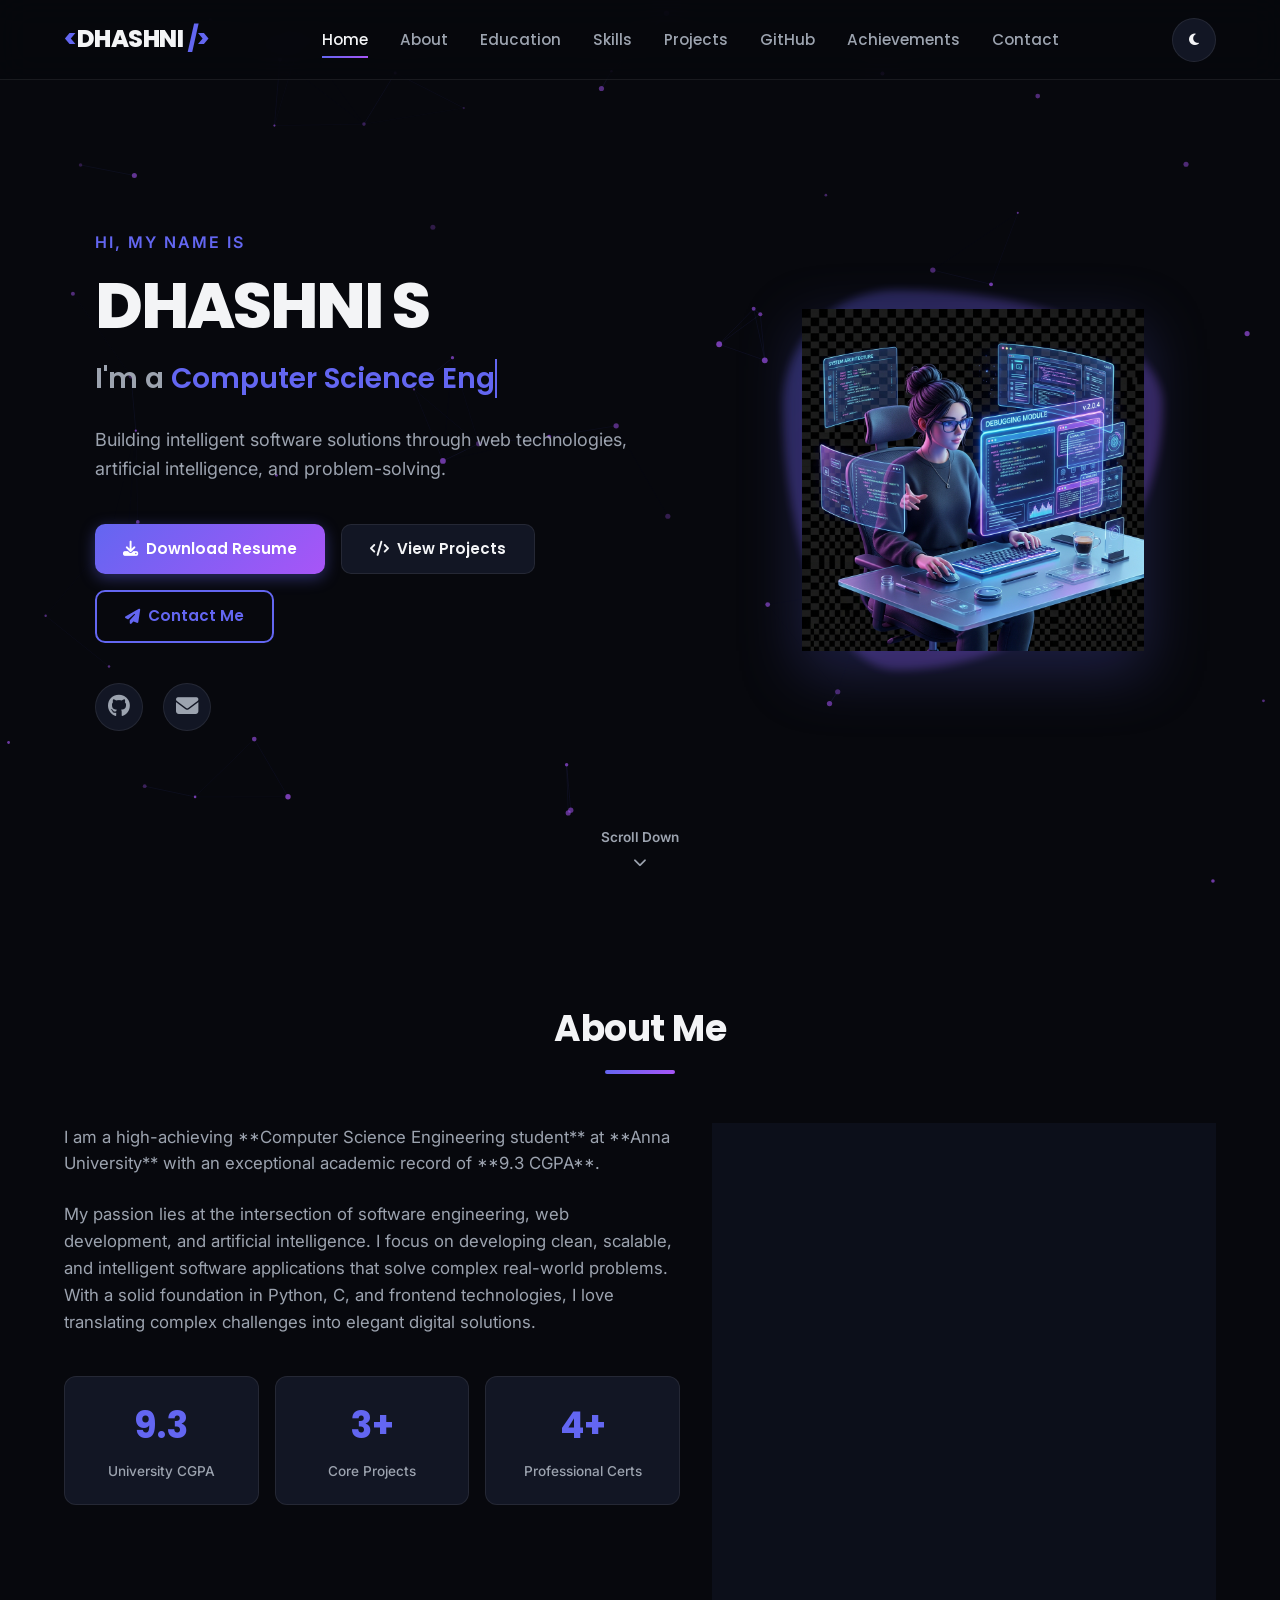
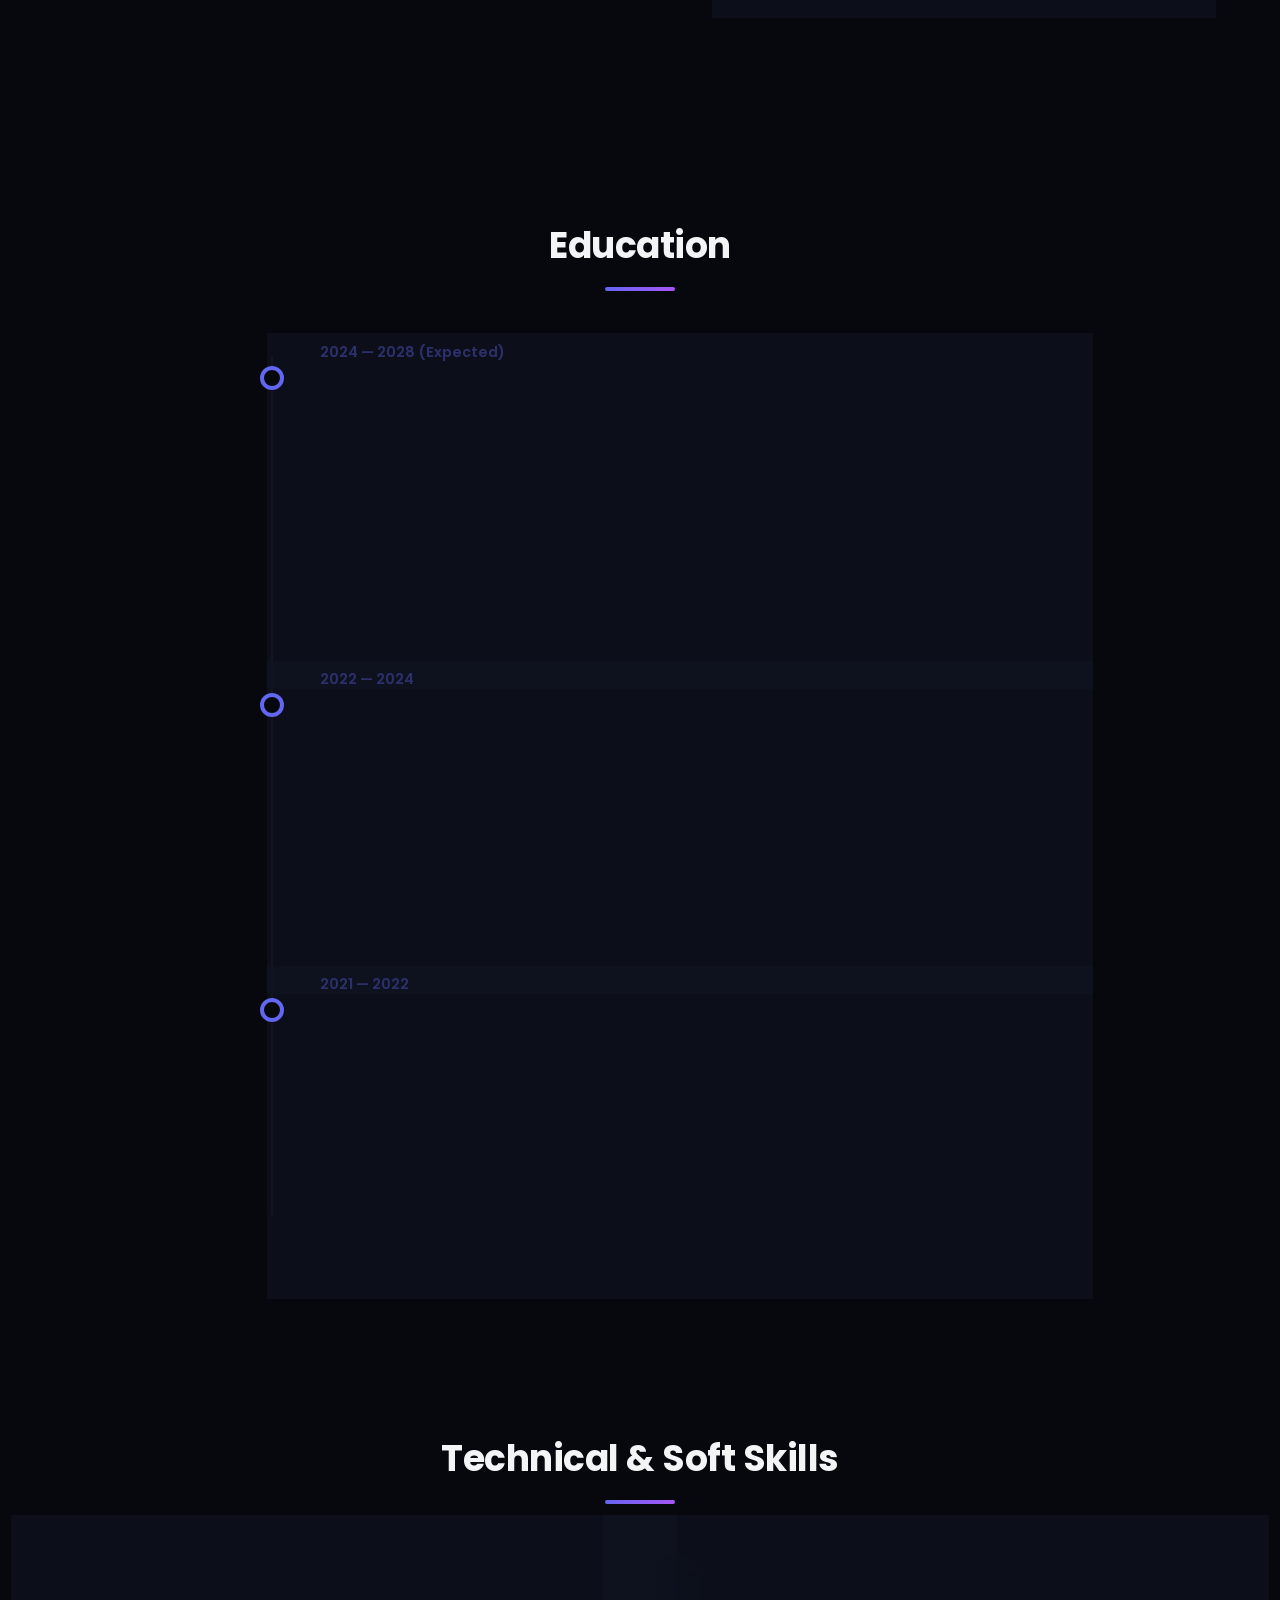
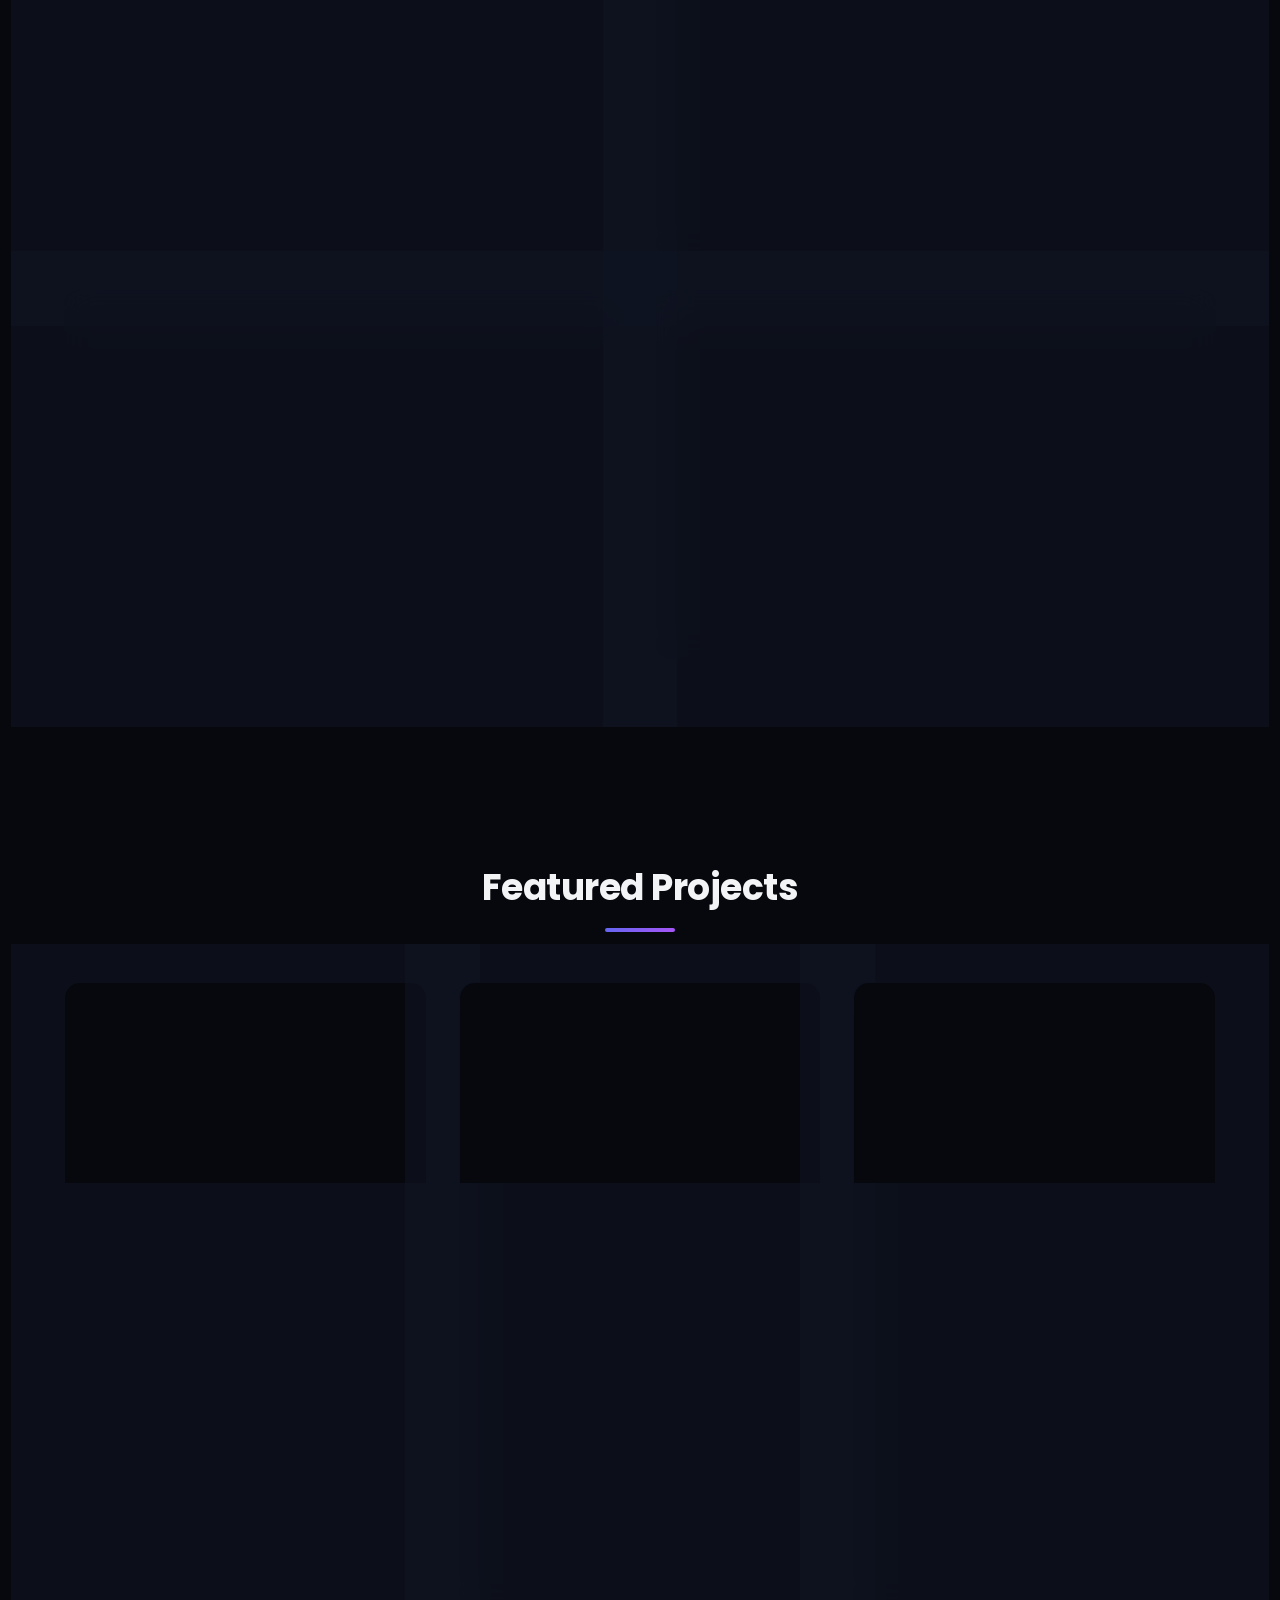
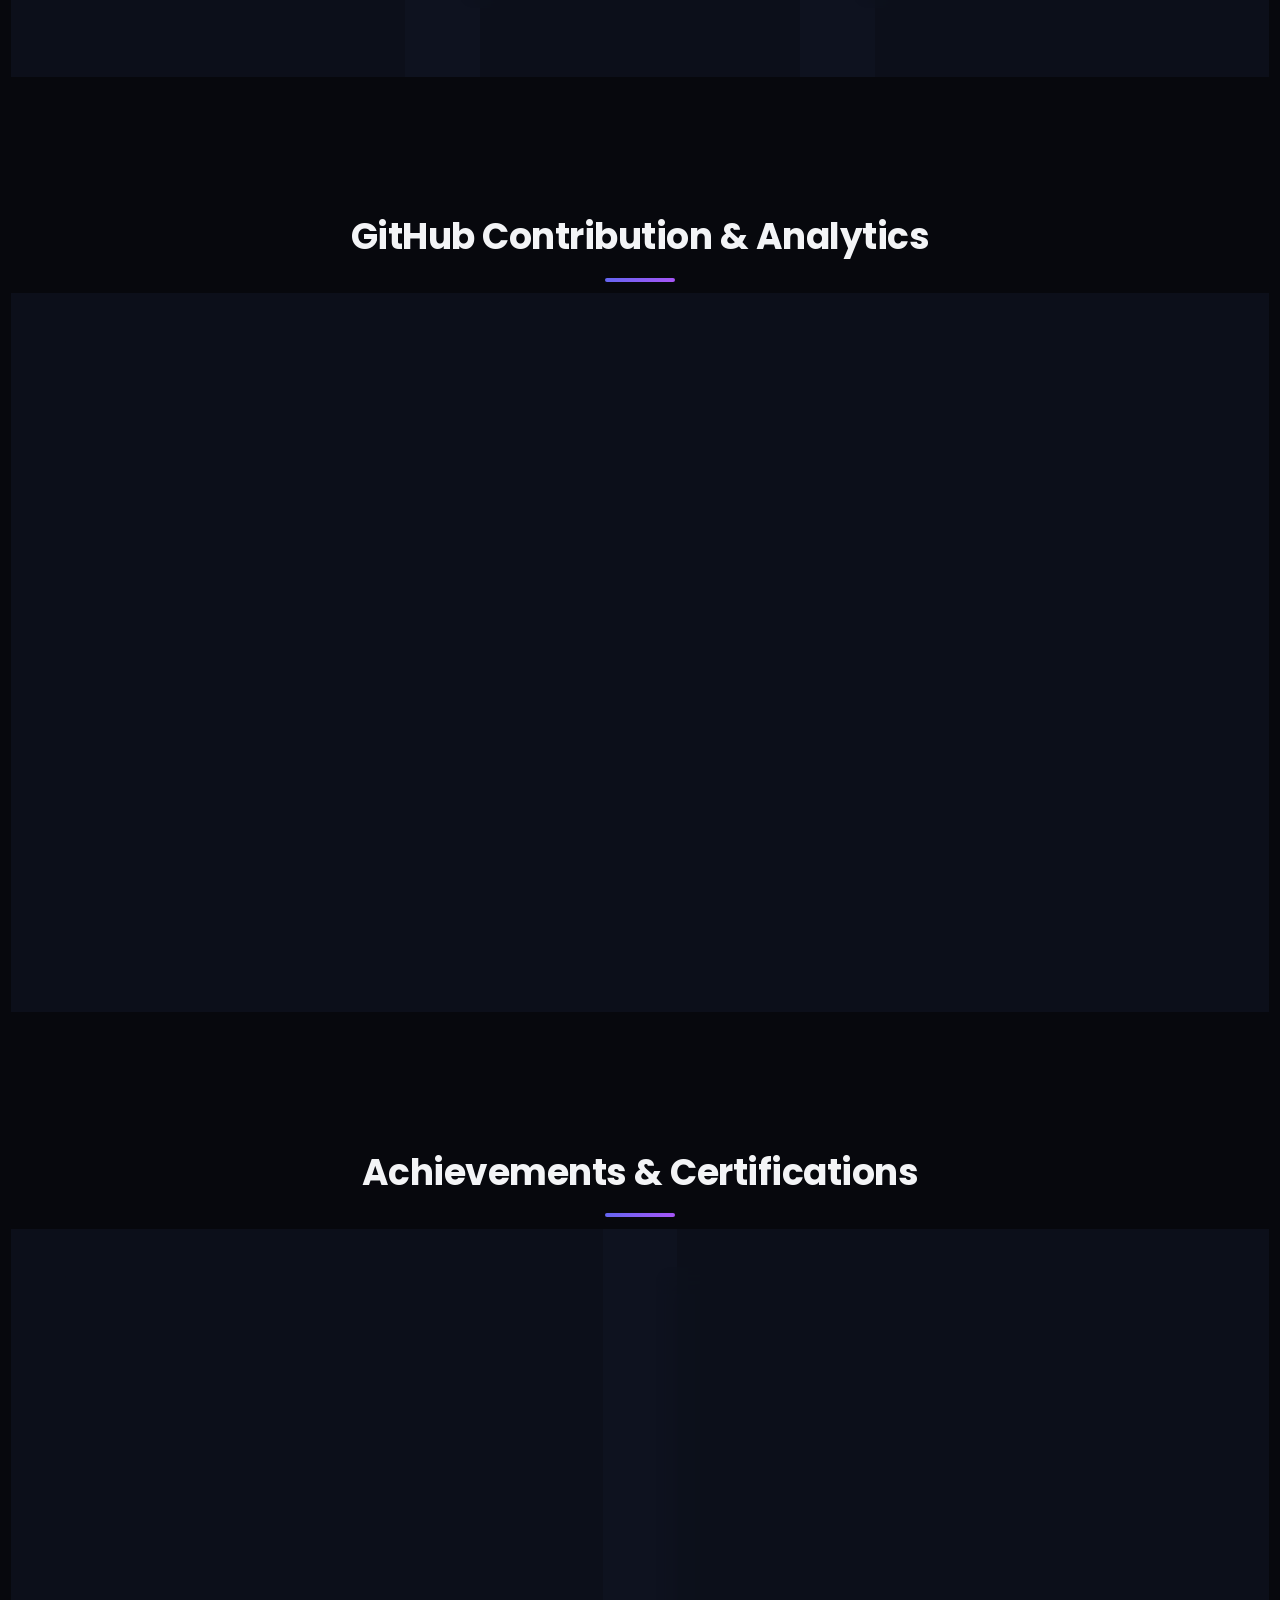
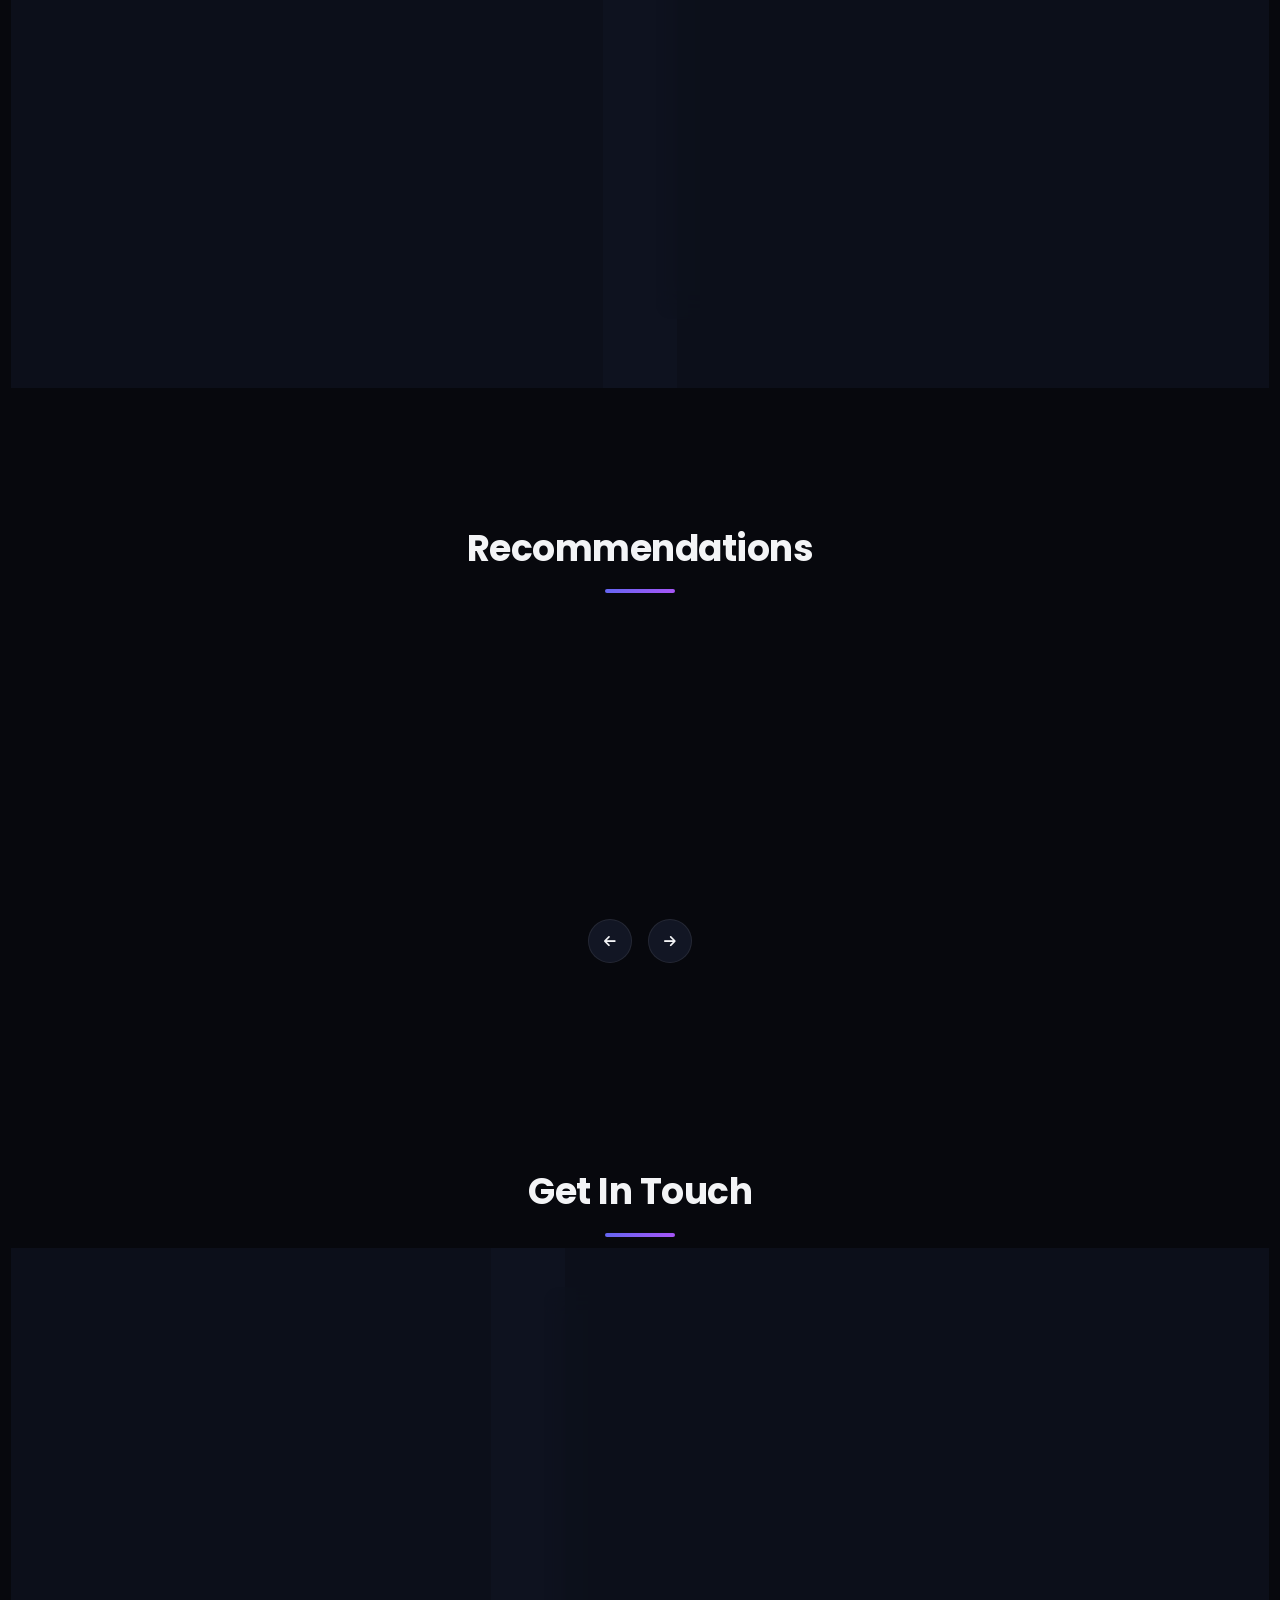
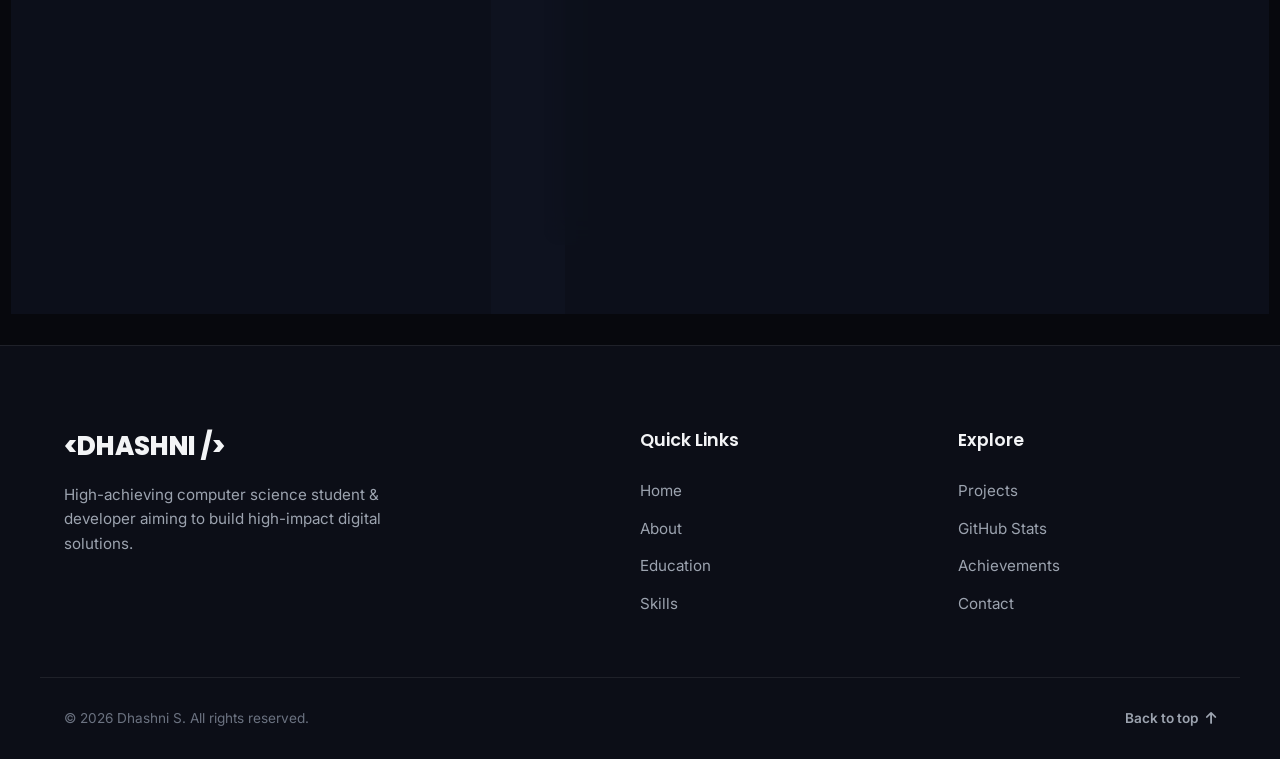
==== Portfolio/index.html @ 01e849c2 "first commit" ====
<!DOCTYPE html>
<html lang="en">
<head>
    <meta charset="UTF-8">
    <meta name="viewport" content="width=device-width, initial-scale=1.0">
    <title>Dhashni S | Software Engineer Portfolio</title>
    
    <!-- SEO Optimization -->
    <meta name="description" content="Portfolio of Dhashni S, Computer Science Engineering Student, Full Stack Developer, and AI Enthusiast. CGPA 9.3 from Anna University. Specialized in Python, Web Development, and AI.">
    <meta name="keywords" content="Dhashni S, Dhashni, Software Engineer, Portfolio, Full Stack Developer, AI Enthusiast, Python, Web Development, Anna University, computer science portfolio">
    <meta name="author" content="Dhashni S">
    
    <!-- Open Graph / Facebook -->
    <meta property="og:type" content="website">
    <meta property="og:url" content="https://dhashni-dev.github.io/portfolio">
    <meta property="og:title" content="Dhashni S | Software Engineer Portfolio">
    <meta property="og:description" content="Explore projects, education, and skills of Dhashni S, a high-achieving Computer Science Engineering student specializing in Web Development and AI.">
    <meta property="og:image" content="assets/developer_illustration.png">

    <!-- Twitter -->
    <meta property="twitter:card" content="summary_large_image">
    <meta property="twitter:url" content="https://dhashni-dev.github.io/portfolio">
    <meta property="twitter:title" content="Dhashni S | Software Engineer Portfolio">
    <meta property="twitter:description" content="Explore projects, education, and skills of Dhashni S, a high-achieving Computer Science Engineering student specializing in Web Development and AI.">
    <meta property="twitter:image" content="assets/developer_illustration.png">

    <!-- Fonts & Icons -->
    <link rel="preconnect" href="https://fonts.googleapis.com">
    <link rel="preconnect" href="https://fonts.gstatic.com" crossorigin>
    <link href="https://fonts.googleapis.com/css2?family=Inter:wght@300;400;500;600;700;800&family=Poppins:wght@300;400;500;600;700;800&display=swap" rel="stylesheet">
    <link rel="stylesheet" href="https://cdnjs.cloudflare.com/ajax/libs/font-awesome/6.4.0/css/all.min.css">
    
    <!-- Stylesheet -->
    <link rel="stylesheet" href="style.css">
</head>
<body class="dark-theme">

    <!-- Scroll Progress Bar -->
    <div class="scroll-progress-container">
        <div class="scroll-progress-bar" id="scroll-progress"></div>
    </div>

    <!-- Canvas Background for Particles -->
    <canvas id="particles-canvas"></canvas>

    <!-- Header / Navbar -->
    <header class="header" id="header">
        <div class="container nav-container">
            <a href="#home" class="logo">
                <span class="logo-accent">&lt;</span>DHASHNI<span class="logo-accent"> /&gt;</span>
            </a>
            
            <nav class="nav-menu" id="nav-menu">
                <ul class="nav-list">
                    <li><a href="#home" class="nav-link active-link">Home</a></li>
                    <li><a href="#about" class="nav-link">About</a></li>
                    <li><a href="#education" class="nav-link">Education</a></li>
                    <li><a href="#skills" class="nav-link">Skills</a></li>
                    <li><a href="#projects" class="nav-link">Projects</a></li>
                    <li><a href="#github" class="nav-link">GitHub</a></li>
                    <li><a href="#achievements" class="nav-link">Achievements</a></li>
                    <li><a href="#contact" class="nav-link">Contact</a></li>
                </ul>
            </nav>

            <div class="nav-actions">
                <!-- Theme Toggle Button -->
                <button class="theme-toggle" id="theme-toggle" aria-label="Toggle light/dark theme">
                    <i class="fa-solid fa-moon moon-icon"></i>
                    <i class="fa-solid fa-sun sun-icon"></i>
                </button>
                
                <!-- Mobile Menu Button -->
                <button class="mobile-menu-toggle" id="mobile-toggle" aria-label="Toggle navigation menu">
                    <i class="fa-solid fa-bars"></i>
                </button>
            </div>
        </div>
    </header>

    <main>
        <!-- Hero Section -->
        <section class="section hero-section" id="home">
            <div class="container hero-container grid">
                <div class="hero-data">
                    <span class="hero-greeting">Hi, my name is</span>
                    <h1 class="hero-title">DHASHNI S</h1>
                    <h2 class="hero-subtitle">
                        I'm a <span class="typing-text" id="typing-text" data-words='["Computer Science Engineering Student", "Full Stack Developer", "AI Enthusiast"]'></span>
                    </h2>
                    <p class="hero-description">
                        Building intelligent software solutions through web technologies, artificial intelligence, and problem-solving.
                    </p>
                    
                    <div class="hero-ctas">
                        <a href="assets/dhashni_resume.pdf" download="Dhashni_S_Resume.pdf" class="btn btn-primary">
                            <i class="fa-solid fa-download"></i> Download Resume
                        </a>
                        <a href="#projects" class="btn btn-secondary">
                            <i class="fa-solid fa-code"></i> View Projects
                        </a>
                        <a href="#contact" class="btn btn-outline">
                            <i class="fa-solid fa-paper-plane"></i> Contact Me
                        </a>
                    </div>

                    <div class="hero-socials">
                        <a href="https://github.com/dhashni-dev" target="_blank" rel="noopener" class="social-icon" aria-label="GitHub">
                            <i class="fa-brands fa-github"></i>
                        </a>
                        <a href="mailto:dhashnisanthamoorthi@gmail.com" class="social-icon" aria-label="Email">
                            <i class="fa-solid fa-envelope"></i>
                        </a>
                    </div>
                </div>

                <div class="hero-visual">
                    <div class="hero-blob-wrapper">
                        <div class="hero-blob"></div>
                        <img src="assets/developer_illustration.png" alt="Dhashni S Developer Illustration" class="hero-img">
                    </div>
                </div>
            </div>
            
            <a href="#about" class="scroll-down-indicator" aria-label="Scroll down to About section">
                <span>Scroll Down</span>
                <i class="fa-solid fa-chevron-down"></i>
            </a>
        </section>

        <!-- About Section -->
        <section class="section about-section" id="about">
            <div class="container">
                <h2 class="section-title text-center">About Me</h2>
                <div class="title-underline"></div>
                
                <div class="about-container grid">
                    <div class="about-content">
                        <p class="about-text">
                            I am a high-achieving **Computer Science Engineering student** at **Anna University** with an exceptional academic record of **9.3 CGPA**.
                        </p>
                        <p class="about-text">
                            My passion lies at the intersection of software engineering, web development, and artificial intelligence. I focus on developing clean, scalable, and intelligent software applications that solve complex real-world problems. With a solid foundation in Python, C, and frontend technologies, I love translating complex challenges into elegant digital solutions.
                        </p>
                        
                        <div class="about-stats grid">
                            <div class="stat-card">
                                <span class="stat-number">9.3</span>
                                <span class="stat-label">University CGPA</span>
                            </div>
                            <div class="stat-card">
                                <span class="stat-number">3+</span>
                                <span class="stat-label">Core Projects</span>
                            </div>
                            <div class="stat-card">
                                <span class="stat-number">4+</span>
                                <span class="stat-label">Professional Certs</span>
                            </div>
                        </div>
                    </div>
                    
                    <div class="about-key-features">
                        <h3 class="about-subtitle">Why Shortlist Me?</h3>
                        <ul class="features-list">
                            <li>
                                <i class="fa-solid fa-circle-check feature-icon"></i>
                                <div>
                                    <strong>Strong Analytical Foundation:</strong> Ranked at the top tier of the university cohort with a 9.3 CGPA.
                                </div>
                            </li>
                            <li>
                                <i class="fa-solid fa-circle-check feature-icon"></i>
                                <div>
                                    <strong>AI & Web Integration:</strong> Experience building user-friendly frontend interfaces powered by smart backend algorithms.
                                </div>
                            </li>
                            <li>
                                <i class="fa-solid fa-circle-check feature-icon"></i>
                                <div>
                                    <strong>Problem-Solving Focus:</strong> Proven adaptability and analytical thinking, trained in advanced algorithmic paradigms.
                                </div>
                            </li>
                            <li>
                                <i class="fa-solid fa-circle-check feature-icon"></i>
                                <div>
                                    <strong>Continuous Upskilling:</strong> Pursuing advanced full stack training and completing multiple professional credentials.
                                </div>
                            </li>
                        </ul>
                    </div>
                </div>
            </div>
        </section>

        <!-- Education Section -->
        <section class="section education-section" id="education">
            <div class="container">
                <h2 class="section-title text-center">Education</h2>
                <div class="title-underline"></div>
                
                <div class="timeline-container">
                    <!-- Education Item 1 -->
                    <div class="timeline-item">
                        <div class="timeline-dot"></div>
                        <div class="timeline-date">2024 — 2028 (Expected)</div>
                        <div class="timeline-content card">
                            <div class="timeline-icon">
                                <i class="fa-solid fa-graduation-cap"></i>
                            </div>
                            <h3 class="timeline-title">BE in Computer Science Engineering</h3>
                            <h4 class="timeline-institution">Anna University</h4>
                            <div class="timeline-grade">
                                <span class="badge badge-accent">CGPA: 9.3</span>
                            </div>
                            <p class="timeline-desc">
                                Specializing in core computer science subjects including Data Structures, Algorithms, Software Engineering, Database Systems, and Artificial Intelligence. Maintaining top-tier academic standing.
                            </p>
                        </div>
                    </div>

                    <!-- Education Item 2 -->
                    <div class="timeline-item">
                        <div class="timeline-dot"></div>
                        <div class="timeline-date">2022 — 2024</div>
                        <div class="timeline-content card">
                            <div class="timeline-icon">
                                <i class="fa-solid fa-school"></i>
                            </div>
                            <h3 class="timeline-title">Higher Secondary Certificate (HSC)</h3>
                            <h4 class="timeline-institution">Bonne Nehru Higher Secondary School</h4>
                            <div class="timeline-grade">
                                <span class="badge">Percentage: 87.5%</span>
                            </div>
                            <p class="timeline-desc">
                                Specialized in Mathematics, Physics, Chemistry, and Computer Science. Cultivated logic, scientific analysis, and basic programming fundamentals.
                            </p>
                        </div>
                    </div>

                    <!-- Education Item 3 -->
                    <div class="timeline-item">
                        <div class="timeline-dot"></div>
                        <div class="timeline-date">2021 — 2022</div>
                        <div class="timeline-content card">
                            <div class="timeline-icon">
                                <i class="fa-solid fa-award"></i>
                            </div>
                            <h3 class="timeline-title">Secondary School Leaving Certificate (SSLC)</h3>
                            <h4 class="timeline-institution">Bonne Nehru Higher Secondary School</h4>
                            <div class="timeline-grade">
                                <span class="badge">Percentage: 97.0%</span>
                            </div>
                            <p class="timeline-desc">
                                Graduated with distinction and academic honors, achieving 97% aggregate score. Laid strong foundation in Mathematics and Sciences.
                            </p>
                        </div>
                    </div>
                </div>
            </div>
        </section>

        <!-- Skills Section -->
        <section class="section skills-section" id="skills">
            <div class="container">
                <h2 class="section-title text-center">Technical & Soft Skills</h2>
                <div class="title-underline"></div>
                
                <div class="skills-container grid">
                    <!-- Programming Languages -->
                    <div class="skills-category-card card">
                        <div class="category-header">
                            <i class="fa-solid fa-terminal category-icon"></i>
                            <h3 class="category-title">Programming Languages</h3>
                        </div>
                        <div class="skills-list">
                            <div class="skill-item">
                                <div class="skill-info">
                                    <span class="skill-name">Python</span>
                                    <span class="skill-percentage">90%</span>
                                </div>
                                <div class="skill-bar-bg">
                                    <div class="skill-bar-fill" data-progress="90%"></div>
                                </div>
                            </div>
                            <div class="skill-item">
                                <div class="skill-info">
                                    <span class="skill-name">C Programming</span>
                                    <span class="skill-percentage">80%</span>
                                </div>
                                <div class="skill-bar-bg">
                                    <div class="skill-bar-fill" data-progress="80%"></div>
                                </div>
                            </div>
                            <div class="skill-item">
                                <div class="skill-info">
                                    <span class="skill-name">JavaScript</span>
                                    <span class="skill-percentage">75%</span>
                                </div>
                                <div class="skill-bar-bg">
                                    <div class="skill-bar-fill" data-progress="75%"></div>
                                </div>
                            </div>
                        </div>
                    </div>

                    <!-- Web Development -->
                    <div class="skills-category-card card">
                        <div class="category-header">
                            <i class="fa-solid fa-code category-icon"></i>
                            <h3 class="category-title">Web Development</h3>
                        </div>
                        <div class="skills-list">
                            <div class="skill-item">
                                <div class="skill-info">
                                    <span class="skill-name">HTML5 / CSS3</span>
                                    <span class="skill-percentage">95%</span>
                                </div>
                                <div class="skill-bar-bg">
                                    <div class="skill-bar-fill" data-progress="95%"></div>
                                </div>
                            </div>
                            <div class="skill-item">
                                <div class="skill-info">
                                    <span class="skill-name">Flask (Python Backend)</span>
                                    <span class="skill-percentage">75%</span>
                                </div>
                                <div class="skill-bar-bg">
                                    <div class="skill-bar-fill" data-progress="75%"></div>
                                </div>
                            </div>
                            <div class="skill-item">
                                <div class="skill-info">
                                    <span class="skill-name">Modern JS Frameworks</span>
                                    <span class="skill-percentage">60%</span>
                                </div>
                                <div class="skill-bar-bg">
                                    <div class="skill-bar-fill" data-progress="60%"></div>
                                </div>
                            </div>
                        </div>
                    </div>

                    <!-- Tools & Platforms -->
                    <div class="skills-category-card card">
                        <div class="category-header">
                            <i class="fa-solid fa-screwdriver-wrench category-icon"></i>
                            <h3 class="category-title">Developer Tools</h3>
                        </div>
                        <div class="skills-list">
                            <div class="skill-item">
                                <div class="skill-info">
                                    <span class="skill-name">Git & GitHub</span>
                                    <span class="skill-percentage">85%</span>
                                </div>
                                <div class="skill-bar-bg">
                                    <div class="skill-bar-fill" data-progress="85%"></div>
                                </div>
                            </div>
                            <div class="skill-item">
                                <div class="skill-info">
                                    <span class="skill-name">VS Code</span>
                                    <span class="skill-percentage">90%</span>
                                </div>
                                <div class="skill-bar-bg">
                                    <div class="skill-bar-fill" data-progress="90%"></div>
                                </div>
                            </div>
                            <div class="skill-item">
                                <div class="skill-info">
                                    <span class="skill-name">Linux / Terminal</span>
                                    <span class="skill-percentage">70%</span>
                                </div>
                                <div class="skill-bar-bg">
                                    <div class="skill-bar-fill" data-progress="70%"></div>
                                </div>
                            </div>
                        </div>
                    </div>

                    <!-- Soft Skills -->
                    <div class="skills-category-card card">
                        <div class="category-header">
                            <i class="fa-solid fa-users-gear category-icon"></i>
                            <h3 class="category-title">Professional Qualities</h3>
                        </div>
                        <div class="soft-skills-grid">
                            <div class="soft-skill-badge">
                                <i class="fa-solid fa-brain"></i>
                                <span>Problem Solving</span>
                            </div>
                            <div class="soft-skill-badge">
                                <i class="fa-solid fa-magnifying-glass-chart"></i>
                                <span>Analytical Thinking</span>
                            </div>
                            <div class="soft-skill-badge">
                                <i class="fa-solid fa-comments"></i>
                                <span>Communication</span>
                            </div>
                            <div class="soft-skill-badge">
                                <i class="fa-solid fa-arrows-spin"></i>
                                <span>Adaptability</span>
                            </div>
                        </div>
                    </div>
                </div>
            </div>
        </section>

        <!-- Projects Section -->
        <section class="section projects-section" id="projects">
            <div class="container">
                <h2 class="section-title text-center">Featured Projects</h2>
                <div class="title-underline"></div>
                
                <div class="projects-grid grid">
                    <!-- Project 1 -->
                    <article class="project-card card">
                        <div class="project-img-wrapper">
                            <div class="project-overlay">
                                <a href="https://github.com/dhashni-dev/portfolio" target="_blank" rel="noopener" class="project-link-btn" aria-label="View Project Source Code">
                                    <i class="fa-brands fa-github"></i> Source Code
                                </a>
                            </div>
                            <div class="project-img-placeholder dev-portfolio-bg">
                                <i class="fa-solid fa-laptop-code"></i>
                            </div>
                        </div>
                        
                        <div class="project-info">
                            <div class="project-tags">
                                <span class="project-tag">HTML</span>
                                <span class="project-tag">CSS</span>
                                <span class="project-tag">JavaScript</span>
                            </div>
                            <h3 class="project-title">Premium Portfolio Website</h3>
                            <p class="project-description">
                                Developed a fully responsive personal portfolio website incorporating modern UI/UX design concepts, customized CSS animations, light/dark modes, and recruiter-focused analytics tracking.
                            </p>
                            
                            <h4 class="project-features-title">Core Features:</h4>
                            <ul class="project-features">
                                <li>Responsive Layout for Mobile, Tablet, and Desktop</li>
                                <li>Validated Client-Side Contact Form</li>
                                <li>Custom Dynamic Particle Background</li>
                                <li>Modern Glassmorphism Card System</li>
                            </ul>
                        </div>
                    </article>

                    <!-- Project 2 -->
                    <article class="project-card card">
                        <div class="project-img-wrapper">
                            <div class="project-overlay">
                                <a href="https://github.com/dhashni-dev" target="_blank" rel="noopener" class="project-link-btn" aria-label="View Project Source Code">
                                    <i class="fa-brands fa-github"></i> Source Code
                                </a>
                            </div>
                            <div class="project-img-placeholder sign-lang-bg">
                                <i class="fa-solid fa-hands-asl-interpreting"></i>
                            </div>
                        </div>
                        
                        <div class="project-info">
                            <div class="project-tags">
                                <span class="project-tag">Python</span>
                                <span class="project-tag">AI</span>
                                <span class="project-tag">Computer Vision</span>
                            </div>
                            <h3 class="project-title">Sign Language Translator</h3>
                            <p class="project-description">
                                An intelligent, accessibility-focused AI application that detects hand and finger movements, translating sign language gestures into text and audio in real-time to facilitate seamless communication.
                            </p>
                            
                            <h4 class="project-features-title">Core Features:</h4>
                            <ul class="project-features">
                                <li>High-Accuracy Real-Time Gesture Recognition</li>
                                <li>Instant Text and Speech Output Translation</li>
                                <li>Intuitive Interface for Accessibility Support</li>
                            </ul>
                        </div>
                    </article>

                    <!-- Project 3 -->
                    <article class="project-card card">
                        <div class="project-img-wrapper">
                            <div class="project-overlay">
                                <a href="https://github.com/dhashni-dev" target="_blank" rel="noopener" class="project-link-btn" aria-label="View Project Source Code">
                                    <i class="fa-brands fa-github"></i> Source Code
                                </a>
                            </div>
                            <div class="project-img-placeholder student-bot-bg">
                                <i class="fa-solid fa-robot"></i>
                            </div>
                        </div>
                        
                        <div class="project-info">
                            <div class="project-tags">
                                <span class="project-tag">Python</span>
                                <span class="project-tag">AI</span>
                                <span class="project-tag">NLP</span>
                            </div>
                            <h3 class="project-title">Student AI Assistant Chatbot</h3>
                            <p class="project-description">
                                An interactive AI-driven assistant trained on educational curricula to answer queries, guide study plans, and provide instant educational resources for university students.
                            </p>
                            
                            <h4 class="project-features-title">Core Features:</h4>
                            <ul class="project-features">
                                <li>Natural Language Processing (NLP) Query Engine</li>
                                <li>Personalized Academic Advising and Support</li>
                                <li>Dynamic Learning Material Recommendations</li>
                            </ul>
                        </div>
                    </article>
                </div>
            </div>
        </section>

        <!-- GitHub Activity Section -->
        <section class="section github-section" id="github">
            <div class="container">
                <h2 class="section-title text-center">GitHub Contribution & Analytics</h2>
                <div class="title-underline"></div>
                
                <div class="github-container card">
                    <div class="github-header grid">
                        <div class="github-profile-info">
                            <i class="fa-brands fa-github github-main-icon"></i>
                            <div>
                                <h3 class="github-username">dhashni-dev</h3>
                                <a href="https://github.com/dhashni-dev" target="_blank" rel="noopener" class="github-link">
                                    github.com/dhashni-dev <i class="fa-solid fa-arrow-up-right-from-square"></i>
                                </a>
                            </div>
                        </div>
                        
                        <div class="github-live-badge">
                            <span class="pulse-indicator"></span>
                            <span>Syncing Live Activity</span>
                        </div>
                    </div>

                    <div class="github-stats-grid grid">
                        <div class="github-stat-box">
                            <span class="github-stat-num" id="github-repos">--</span>
                            <span class="github-stat-lbl">Public Repositories</span>
                        </div>
                        <div class="github-stat-box">
                            <span class="github-stat-num" id="github-contributions">120+</span>
                            <span class="github-stat-lbl">Contributions (Year)</span>
                        </div>
                        <div class="github-stat-box">
                            <span class="github-stat-num" id="github-followers">--</span>
                            <span class="github-stat-lbl">GitHub Followers</span>
                        </div>
                        <div class="github-stat-box">
                            <span class="github-stat-num">98%</span>
                            <span class="github-stat-lbl">Commits in Python/JS</span>
                        </div>
                    </div>

                    <!-- Git Activity Graph (Dynamic SVG Mock) -->
                    <div class="github-graph-container">
                        <h4 class="graph-title">Recent Contribution Activity</h4>
                        <div class="github-graph-wrapper" id="github-graph">
                            <!-- Populated dynamically via JS -->
                        </div>
                        <div class="graph-legend">
                            <span>Less</span>
                            <div class="legend-cells">
                                <div class="cell level-0"></div>
                                <div class="cell level-1"></div>
                                <div class="cell level-2"></div>
                                <div class="cell level-3"></div>
                                <div class="cell level-4"></div>
                            </div>
                            <span>More</span>
                        </div>
                    </div>
                </div>
            </div>
        </section>

        <!-- Certifications & Achievements Section -->
        <section class="section achievements-section" id="achievements">
            <div class="container">
                <h2 class="section-title text-center">Achievements & Certifications</h2>
                <div class="title-underline"></div>
                
                <div class="achievements-container grid">
                    <!-- Certifications Group -->
                    <div class="certs-group card">
                        <h3 class="group-title">
                            <i class="fa-solid fa-circle-award"></i> Professional Certifications
                        </h3>
                        
                        <ul class="certs-list">
                            <li>
                                <div class="cert-icon">
                                    <i class="fa-solid fa-graduation-cap"></i>
                                </div>
                                <div class="cert-info">
                                    <span class="cert-org">Wadhwani Foundation</span>
                                    <span class="cert-name">Problem Solving & Innovation</span>
                                    <span class="cert-date">Completed</span>
                                </div>
                            </li>
                            <li>
                                <div class="cert-icon">
                                    <i class="fa-solid fa-wallet"></i>
                                </div>
                                <div class="cert-info">
                                    <span class="cert-org">Wadhwani Foundation</span>
                                    <span class="cert-name">Financial Literacy</span>
                                    <span class="cert-date">Completed</span>
                                </div>
                            </li>
                            <li>
                                <div class="cert-icon">
                                    <i class="fa-solid fa-user-tie"></i>
                                </div>
                                <div class="cert-info">
                                    <span class="cert-org">Wadhwani Foundation</span>
                                    <span class="cert-name">Self Presentation</span>
                                    <span class="cert-date">Completed</span>
                                </div>
                            </li>
                            <li>
                                <div class="cert-icon">
                                    <i class="fa-brands fa-free-code-camp"></i>
                                </div>
                                <div class="cert-info">
                                    <span class="cert-org">freeCodeCamp</span>
                                    <span class="cert-name">Full Stack Web Development</span>
                                    <span class="cert-date font-accent">In Progress</span>
                                </div>
                            </li>
                        </ul>
                    </div>

                    <!-- Achievements Group -->
                    <div class="achieve-group card">
                        <h3 class="group-title">
                            <i class="fa-solid fa-trophy"></i> Key Achievements
                        </h3>
                        
                        <div class="achievements-grid-list">
                            <div class="achievement-item">
                                <div class="achievement-num">01</div>
                                <div class="achievement-text">
                                    <strong>Academic Distinction:</strong> Ranked in top 1% of computer science cohort with an outstanding 9.3 CGPA.
                                </div>
                            </div>
                            <div class="achievement-item">
                                <div class="achievement-num">02</div>
                                <div class="achievement-text">
                                    <strong>AI Application:</strong> Built custom sign-language translators leveraging modern computer vision paradigms.
                                </div>
                            </div>
                            <div class="achievement-item">
                                <div class="achievement-num">03</div>
                                <div class="achievement-text">
                                    <strong>Web Development:</strong> Successfully designed premium, light-speed static and full stack Flask websites.
                                </div>
                            </div>
                            <div class="achievement-item">
                                <div class="achievement-num">04</div>
                                <div class="achievement-text">
                                    <strong>Continuous Learning:</strong> Accumulating industry certifications in problem solving, finance, and software skills.
                                </div>
                            </div>
                        </div>
                    </div>
                </div>
            </div>
        </section>

        <!-- Testimonials Section -->
        <section class="section testimonials-section" id="testimonials">
            <div class="container">
                <h2 class="section-title text-center">Recommendations</h2>
                <div class="title-underline"></div>
                
                <div class="testimonials-slider-container">
                    <div class="testimonials-wrapper">
                        <!-- Testimonial 1 -->
                        <div class="testimonial-card card">
                            <div class="quote-mark"><i class="fa-solid fa-quote-left"></i></div>
                            <p class="testimonial-text">
                                Dhashni is an exceptionally bright and detail-oriented student. Her academic rating of 9.3 CGPA is a direct reflection of her logical clarity and commitment to solving complex computer science problems.
                            </p>
                            <div class="testimonial-author">
                                <div class="author-avatar"><i class="fa-solid fa-user-graduate"></i></div>
                                <div class="author-details">
                                    <span class="author-name">Academic Mentor</span>
                                    <span class="author-title">Senior Professor, Anna University</span>
                                </div>
                            </div>
                        </div>

                        <!-- Testimonial 2 -->
                        <div class="testimonial-card card">
                            <div class="quote-mark"><i class="fa-solid fa-quote-left"></i></div>
                            <p class="testimonial-text">
                                Working with Dhashni on engineering projects was refreshing. She brings quick adaptability and excellent communication, translating complex algorithmic logic into working application features effortlessly.
                            </p>
                            <div class="testimonial-author">
                                <div class="author-avatar"><i class="fa-solid fa-laptop-code"></i></div>
                                <div class="author-details">
                                    <span class="author-name">Project Partner</span>
                                    <span class="author-title">Computer Science Peer</span>
                                </div>
                            </div>
                        </div>
                    </div>
                    
                    <div class="slider-controls">
                        <button class="slider-btn prev-btn" aria-label="Previous recommendation"><i class="fa-solid fa-arrow-left"></i></button>
                        <button class="slider-btn next-btn" aria-label="Next recommendation"><i class="fa-solid fa-arrow-right"></i></button>
                    </div>
                </div>
            </div>
        </section>

        <!-- Contact Section -->
        <section class="section contact-section" id="contact">
            <div class="container">
                <h2 class="section-title text-center">Get In Touch</h2>
                <div class="title-underline"></div>
                
                <div class="contact-container grid">
                    <div class="contact-info card">
                        <h3>Contact Information</h3>
                        <p class="contact-intro">Let's discuss internship opportunities, software engineering roles, or collaborative projects.</p>
                        
                        <ul class="contact-details-list">
                            <li>
                                <i class="fa-solid fa-envelope contact-detail-icon"></i>
                                <div>
                                    <span class="contact-label">Email</span>
                                    <a href="mailto:dhashnisanthamoorthi@gmail.com" class="contact-value">dhashnisanthamoorthi@gmail.com</a>
                                </div>
                            </li>
                            <li>
                                <i class="fa-solid fa-location-dot contact-detail-icon"></i>
                                <div>
                                    <span class="contact-label">Location</span>
                                    <span class="contact-value">Villupuram, Tamil Nadu, India</span>
                                </div>
                            </li>
                        </ul>
                        
                        <div class="contact-social-footer">
                            <a href="https://github.com/dhashni-dev" target="_blank" rel="noopener" aria-label="GitHub"><i class="fa-brands fa-github"></i></a>
                            <a href="https://dhashni-dev.github.io/portfolio" target="_blank" rel="noopener" aria-label="Portfolio"><i class="fa-solid fa-globe"></i></a>
                        </div>
                    </div>

                    <div class="contact-form-container card">
                        <h3>Send A Message</h3>
                        <form
                          id="contact-form"
                          class="contact-form"
                          name="contact"
                          method="POST"
                          data-netlify="true"
                          novalidate
                        >
                        <input type="hidden" name="form-name" value="contact">
                            <div class="form-group grid-2">
                                <div class="input-wrapper">
                                    <label for="name">Your Name <span class="form-required">*</span></label>
                                    <input type="text" id="name" name="name" required placeholder="John Doe">
                                    <span class="error-msg" id="name-error">Please enter your name</span>
                                </div>
                                <div class="input-wrapper">
                                    <label for="email">Your Email <span class="form-required">*</span></label>
                                    <input type="email" id="email" name="email" required placeholder="john@example.com">
                                    <span class="error-msg" id="email-error">Please enter a valid email</span>
                                </div>
                            </div>
                            
                            <div class="input-wrapper">
                                <label for="subject">Subject</label>
                                <input type="text" id="subject" name="subject" placeholder="Opportunities, Projects...">
                            </div>

                            <div class="input-wrapper">
                                <label for="message">Message <span class="form-required">*</span></label>
                                <textarea id="message" name="message" required rows="5" placeholder="Write your message here..."></textarea>
                                <span class="error-msg" id="message-error">Please enter a message</span>
                            </div>

                            <button type="submit" class="btn btn-primary btn-submit">
                                <span>Send Message</span>
                                <i class="fa-solid fa-paper-plane"></i>
                            </button>
                            
                            <div class="form-status" id="form-status"></div>
                        </form>
                    </div>
                </div>
            </div>
        </section>
    </main>

    <!-- Footer -->
    <footer class="footer">
        <div class="container footer-content grid">
            <div class="footer-brand">
                <span class="footer-logo">&lt;DHASHNI /&gt;</span>
                <p>High-achieving computer science student & developer aiming to build high-impact digital solutions.</p>
            </div>
            
            <div class="footer-links">
                <h4>Quick Links</h4>
                <ul>
                    <li><a href="#home">Home</a></li>
                    <li><a href="#about">About</a></li>
                    <li><a href="#education">Education</a></li>
                    <li><a href="#skills">Skills</a></li>
                </ul>
            </div>
            
            <div class="footer-links">
                <h4>Explore</h4>
                <ul>
                    <li><a href="#projects">Projects</a></li>
                    <li><a href="#github">GitHub Stats</a></li>
                    <li><a href="#achievements">Achievements</a></li>
                    <li><a href="#contact">Contact</a></li>
                </ul>
            </div>
        </div>
        
        <div class="footer-bottom">
            <div class="container footer-bottom-flex">
                <p class="copyright">&copy; 2026 Dhashni S. All rights reserved.</p>
                <a href="#home" class="back-to-top" id="back-to-top" aria-label="Scroll to top of page">
                    Back to top <i class="fa-solid fa-arrow-up"></i>
                </a>
            </div>
        </div>
    </footer>

    <!-- Scripts -->
    <script src="app.js"></script>
</body>
</html>
---- Portfolio/style.css ----
/* ==========================================
   DESIGN SYSTEM & VARIABLES
   ========================================== */

:root {
    /* Fonts */
    --font-heading: 'Poppins', sans-serif;
    --font-body: 'Inter', sans-serif;

    /* Spacing */
    --header-height: 80px;
    --section-padding: 100px 0;

    /* Theme-specific variables (Dark Theme Default) */
    --bg-primary: #07080d;
    --bg-secondary: #0c0e17;
    --bg-tertiary: #121624;
    --bg-card: rgba(16, 20, 35, 0.65);
    --bg-card-hover: rgba(22, 28, 48, 0.8);
    
    --text-primary: #f3f4f6;
    --text-secondary: #9ca3af;
    --text-muted: #6b7280;
    
    --accent-primary: #6366f1; /* Indigo */
    --accent-secondary: #a855f7; /* Purple */
    --accent-glow: rgba(99, 102, 241, 0.15);
    --accent-gradient: linear-gradient(135deg, #6366f1, #a855f7);
    --accent-gradient-hover: linear-gradient(135deg, #4f46e5, #9333ea);
    
    --border-color: rgba(255, 255, 255, 0.08);
    --border-hover: rgba(99, 102, 241, 0.3);
    
    --box-shadow: 0 15px 35px rgba(0, 0, 0, 0.4);
    --box-shadow-hover: 0 20px 45px rgba(99, 102, 241, 0.15);
    
    --transition: all 0.4s cubic-bezier(0.16, 1, 0.3, 1);
    --glass-blur: blur(16px);
}

/* Light Theme Variables */
body.light-theme {
    --bg-primary: #f8fafc;
    --bg-secondary: #f1f5f9;
    --bg-tertiary: #e2e8f0;
    --bg-card: rgba(255, 255, 255, 0.75);
    --bg-card-hover: rgba(255, 255, 255, 0.9);
    
    --text-primary: #0f172a;
    --text-secondary: #475569;
    --text-muted: #94a3b8;
    
    --accent-primary: #4f46e5;
    --accent-secondary: #8b5cf6;
    --accent-glow: rgba(79, 70, 229, 0.08);
    --accent-gradient: linear-gradient(135deg, #4f46e5, #8b5cf6);
    --accent-gradient-hover: linear-gradient(135deg, #3730a3, #6d28d9);
    
    --border-color: rgba(0, 0, 0, 0.08);
    --border-hover: rgba(79, 70, 229, 0.3);
    
    --box-shadow: 0 15px 35px rgba(15, 23, 42, 0.05);
    --box-shadow-hover: 0 20px 40px rgba(79, 70, 229, 0.1);
}

/* ==========================================
   RESET & GENERAL STYLES
   ========================================== */

* {
    margin: 0;
    padding: 0;
    box-sizing: border-box;
}

html {
    scroll-behavior: smooth;
}

body {
    font-family: var(--font-body);
    background-color: var(--bg-primary);
    color: var(--text-primary);
    line-height: 1.6;
    overflow-x: hidden;
    transition: background-color 0.4s, color 0.4s;
}

a {
    text-decoration: none;
    color: inherit;
    transition: var(--transition);
}

ul {
    list-style: none;
}

img {
    max-width: 100%;
    height: auto;
    display: block;
}

canvas#particles-canvas {
    position: fixed;
    top: 0;
    left: 0;
    width: 100%;
    height: 100%;
    z-index: -1;
    pointer-events: none;
}

/* ==========================================
   REUSABLE UTILITIES
   ========================================== */

.container {
    max-width: 1200px;
    margin: 0 auto;
    padding: 0 24px;
}

.grid {
    display: grid;
    gap: 32px;
}

.grid-2 {
    display: grid;
    grid-template-columns: repeat(2, 1fr);
    gap: 24px;
}

.section {
    padding: var(--section-padding);
    position: relative;
    z-index: 1;
}

.section-title {
    font-family: var(--font-heading);
    font-size: 2.25rem;
    font-weight: 700;
    margin-bottom: 12px;
    letter-spacing: -0.5px;
}

.text-center {
    text-align: center;
}

.title-underline {
    width: 70px;
    height: 4px;
    background: var(--accent-gradient);
    margin: 0 auto 50px auto;
    border-radius: 2px;
}

.card {
    background: var(--bg-card);
    border: 1px solid var(--border-color);
    border-radius: 16px;
    padding: 32px;
    backdrop-filter: var(--glass-blur);
    -webkit-backdrop-filter: var(--glass-blur);
    box-shadow: var(--box-shadow);
    transition: var(--transition);
}

.card:hover {
    border-color: var(--border-hover);
    transform: translateY(-5px);
    box-shadow: var(--box-shadow-hover);
    background: var(--bg-card-hover);
}

.badge {
    display: inline-block;
    padding: 6px 14px;
    border-radius: 50px;
    font-size: 0.8rem;
    font-weight: 600;
    background: var(--bg-tertiary);
    color: var(--accent-primary);
    border: 1px solid var(--border-color);
}

.badge.badge-accent {
    background: var(--accent-gradient);
    color: #fff;
    border: none;
}

/* ==========================================
   BUTTONS & CTAS
   ========================================== */

.btn {
    display: inline-flex;
    align-items: center;
    justify-content: center;
    gap: 8px;
    padding: 12px 28px;
    font-family: var(--font-heading);
    font-size: 0.95rem;
    font-weight: 600;
    border-radius: 10px;
    cursor: pointer;
    transition: var(--transition);
    border: none;
}

.btn-primary {
    background: var(--accent-gradient);
    color: #fff;
    box-shadow: 0 4px 15px rgba(99, 102, 241, 0.4);
}

.btn-primary:hover {
    background: var(--accent-gradient-hover);
    box-shadow: 0 6px 20px rgba(99, 102, 241, 0.6);
    transform: translateY(-2px);
}

.btn-secondary {
    background: var(--bg-tertiary);
    color: var(--text-primary);
    border: 1px solid var(--border-color);
}

.btn-secondary:hover {
    background: var(--bg-card-hover);
    border-color: var(--accent-primary);
    transform: translateY(-2px);
}

.btn-outline {
    background: transparent;
    color: var(--accent-primary);
    border: 2px solid var(--accent-primary);
}

.btn-outline:hover {
    background: var(--accent-primary);
    color: #fff;
    transform: translateY(-2px);
}

/* ==========================================
   SCROLL PROGRESS BAR
   ========================================== */

.scroll-progress-container {
    position: fixed;
    top: 0;
    left: 0;
    width: 100%;
    height: 4px;
    background: transparent;
    z-index: 1001;
}

.scroll-progress-bar {
    height: 100%;
    width: 0;
    background: var(--accent-gradient);
    transition: width 0.1s ease-out;
}

/* ==========================================
   HEADER & NAVBAR
   ========================================== */

.header {
    position: fixed;
    top: 0;
    left: 0;
    width: 100%;
    height: var(--header-height);
    background: rgba(7, 8, 13, 0.7);
    backdrop-filter: var(--glass-blur);
    -webkit-backdrop-filter: var(--glass-blur);
    border-bottom: 1px solid var(--border-color);
    z-index: 1000;
    transition: var(--transition);
}

body.light-theme .header {
    background: rgba(248, 250, 252, 0.7);
}

.header.scrolled {
    height: 70px;
    background: rgba(7, 8, 13, 0.85);
    box-shadow: 0 10px 30px rgba(0, 0, 0, 0.15);
}

body.light-theme .header.scrolled {
    background: rgba(248, 250, 252, 0.85);
    box-shadow: 0 10px 30px rgba(15, 23, 42, 0.05);
}

.nav-container {
    height: 100%;
    display: flex;
    align-items: center;
    justify-content: space-between;
}

.logo {
    font-family: var(--font-heading);
    font-size: 1.5rem;
    font-weight: 800;
    color: var(--text-primary);
    letter-spacing: -0.5px;
}

.logo-accent {
    color: var(--accent-primary);
}

.nav-list {
    display: flex;
    gap: 32px;
}

.nav-link {
    font-family: var(--font-heading);
    font-size: 0.95rem;
    font-weight: 500;
    color: var(--text-secondary);
    position: relative;
    padding: 8px 0;
}

.nav-link:hover,
.nav-link.active-link {
    color: var(--text-primary);
}

.nav-link::after {
    content: '';
    position: absolute;
    bottom: 0;
    left: 0;
    width: 0;
    height: 2px;
    background: var(--accent-gradient);
    transition: var(--transition);
}

.nav-link:hover::after,
.nav-link.active-link::after {
    width: 100%;
}

.nav-actions {
    display: flex;
    align-items: center;
    gap: 16px;
}

.theme-toggle {
    background: var(--bg-tertiary);
    border: 1px solid var(--border-color);
    color: var(--text-primary);
    width: 44px;
    height: 44px;
    border-radius: 50%;
    cursor: pointer;
    display: flex;
    align-items: center;
    justify-content: center;
    transition: var(--transition);
}

.theme-toggle:hover {
    border-color: var(--accent-primary);
    background: var(--bg-card);
}

.sun-icon {
    display: none;
}

body.light-theme .moon-icon {
    display: none;
}

body.light-theme .sun-icon {
    display: block;
    color: #f59e0b;
}

.mobile-menu-toggle {
    display: none;
    background: transparent;
    border: none;
    color: var(--text-primary);
    font-size: 1.5rem;
    cursor: pointer;
}

/* ==========================================
   HERO SECTION
   ========================================== */

.hero-section {
    min-height: 100vh;
    display: flex;
    align-items: center;
    padding-top: calc(var(--header-height) + 40px);
    padding-bottom: 60px;
}

.hero-container {
    grid-template-columns: 1.2fr 0.8fr;
    align-items: center;
}

.hero-greeting {
    display: block;
    font-size: 1rem;
    font-weight: 600;
    color: var(--accent-primary);
    text-transform: uppercase;
    letter-spacing: 2px;
    margin-bottom: 16px;
}

.hero-title {
    font-family: var(--font-heading);
    font-size: 4rem;
    font-weight: 800;
    line-height: 1.1;
    margin-bottom: 16px;
    letter-spacing: -2px;
    background: linear-gradient(to right, var(--text-primary) 60%, var(--accent-secondary));
    -webkit-background-clip: text;
    -webkit-text-fill-color: transparent;
}

.hero-subtitle {
    font-family: var(--font-heading);
    font-size: 1.75rem;
    font-weight: 600;
    margin-bottom: 24px;
    color: var(--text-secondary);
}

.typing-text {
    color: var(--accent-primary);
    border-right: 2px solid var(--accent-primary);
    animation: typing-caret 0.75s step-end infinite;
    white-space: nowrap;
}

.hero-description {
    font-size: 1.125rem;
    color: var(--text-secondary);
    margin-bottom: 40px;
    max-width: 550px;
}

.hero-ctas {
    display: flex;
    flex-wrap: wrap;
    gap: 16px;
    margin-bottom: 40px;
}

.hero-socials {
    display: flex;
    gap: 20px;
}

.social-icon {
    font-size: 1.4rem;
    color: var(--text-secondary);
    width: 48px;
    height: 48px;
    border-radius: 50%;
    background: var(--bg-tertiary);
    border: 1px solid var(--border-color);
    display: flex;
    align-items: center;
    justify-content: center;
}

.social-icon:hover {
    color: #fff;
    background: var(--accent-gradient);
    border-color: transparent;
    transform: translateY(-3px);
    box-shadow: 0 5px 15px rgba(99, 102, 241, 0.4);
}

body.light-theme .social-icon:hover {
    color: #fff;
}

.hero-visual {
    position: relative;
    display: flex;
    justify-content: center;
}

.hero-blob-wrapper {
    position: relative;
    width: 380px;
    height: 380px;
}

.hero-blob {
    position: absolute;
    width: 100%;
    height: 100%;
    background: var(--accent-gradient);
    border-radius: 30% 70% 70% 30% / 30% 30% 70% 70%;
    filter: blur(4px);
    opacity: 0.3;
    animation: blob-morph 8s ease-in-out infinite alternate;
}

.hero-img {
    position: relative;
    z-index: 2;
    width: 90%;
    height: 90%;
    object-fit: contain;
    margin: 5% auto;
    filter: drop-shadow(0 20px 30px rgba(99, 102, 241, 0.25));
    animation: float-illustration 6s ease-in-out infinite;
}

.scroll-down-indicator {
    position: absolute;
    bottom: 30px;
    left: 50%;
    transform: translateX(-50%);
    display: flex;
    flex-direction: column;
    align-items: center;
    gap: 8px;
    font-size: 0.85rem;
    font-weight: 600;
    color: var(--text-secondary);
}

.scroll-down-indicator i {
    animation: bounce-arrow 2s infinite;
}

/* ==========================================
   ABOUT SECTION
   ========================================== */

.about-container {
    grid-template-columns: 1.1fr 0.9fr;
    align-items: start;
}

.about-text {
    font-size: 1.05rem;
    color: var(--text-secondary);
    margin-bottom: 24px;
}

.about-text strong {
    color: var(--text-primary);
}

.about-stats {
    grid-template-columns: repeat(3, 1fr);
    gap: 16px;
    margin-top: 40px;
}

.stat-card {
    background: var(--bg-tertiary);
    border: 1px solid var(--border-color);
    border-radius: 12px;
    padding: 20px 10px;
    text-align: center;
    transition: var(--transition);
}

.stat-card:hover {
    border-color: var(--accent-primary);
    transform: translateY(-3px);
}

.stat-number {
    display: block;
    font-family: var(--font-heading);
    font-size: 2.25rem;
    font-weight: 700;
    color: var(--accent-primary);
    margin-bottom: 4px;
}

.stat-label {
    font-size: 0.85rem;
    color: var(--text-secondary);
    font-weight: 500;
}

.about-key-features {
    background: var(--bg-card);
    border: 1px solid var(--border-color);
    border-radius: 16px;
    padding: 32px;
    backdrop-filter: var(--glass-blur);
    -webkit-backdrop-filter: var(--glass-blur);
}

.about-subtitle {
    font-family: var(--font-heading);
    font-size: 1.4rem;
    margin-bottom: 24px;
}

.features-list {
    display: flex;
    flex-direction: column;
    gap: 20px;
}

.features-list li {
    display: flex;
    gap: 16px;
    align-items: flex-start;
}

.feature-icon {
    font-size: 1.25rem;
    color: var(--accent-primary);
    margin-top: 3px;
}

.features-list div {
    font-size: 0.95rem;
    color: var(--text-secondary);
}

.features-list div strong {
    color: var(--text-primary);
    display: block;
    margin-bottom: 4px;
}

/* ==========================================
   EDUCATION SECTION (TIMELINE)
   ========================================== */

.timeline-container {
    max-width: 800px;
    margin: 0 auto;
    position: relative;
}

.timeline-container::before {
    content: '';
    position: absolute;
    left: 31px;
    top: 15px;
    bottom: 15px;
    width: 2px;
    background: var(--border-color);
}

.timeline-item {
    position: relative;
    padding-left: 80px;
    margin-bottom: 48px;
}

.timeline-item:last-child {
    margin-bottom: 0;
}

.timeline-dot {
    position: absolute;
    left: 20px;
    top: 25px;
    width: 24px;
    height: 24px;
    border-radius: 50%;
    background: var(--bg-primary);
    border: 4px solid var(--accent-primary);
    z-index: 2;
    transition: var(--transition);
}

.timeline-item:hover .timeline-dot {
    background: var(--accent-secondary);
    border-color: var(--accent-primary);
    box-shadow: 0 0 15px var(--accent-primary);
}

.timeline-date {
    font-family: var(--font-heading);
    font-size: 0.9rem;
    font-weight: 600;
    color: var(--accent-primary);
    margin-bottom: 8px;
}

.timeline-content {
    position: relative;
    padding: 24px;
}

.timeline-icon {
    position: absolute;
    top: 24px;
    right: 24px;
    font-size: 1.5rem;
    color: var(--text-muted);
}

.timeline-title {
    font-family: var(--font-heading);
    font-size: 1.3rem;
    margin-bottom: 6px;
}

.timeline-institution {
    font-size: 1rem;
    color: var(--text-secondary);
    font-weight: 500;
    margin-bottom: 12px;
}

.timeline-grade {
    margin-bottom: 16px;
}

.timeline-desc {
    font-size: 0.95rem;
    color: var(--text-secondary);
}

/* ==========================================
   SKILLS SECTION
   ========================================== */

.skills-container {
    grid-template-columns: repeat(2, 1fr);
    gap: 32px;
}

.skills-category-card {
    padding: 32px;
}

.category-header {
    display: flex;
    align-items: center;
    gap: 16px;
    margin-bottom: 28px;
    border-bottom: 1px solid var(--border-color);
    padding-bottom: 16px;
}

.category-icon {
    font-size: 1.5rem;
    color: var(--accent-primary);
}

.category-title {
    font-family: var(--font-heading);
    font-size: 1.25rem;
    font-weight: 600;
}

.skills-list {
    display: flex;
    flex-direction: column;
    gap: 20px;
}

.skill-item {
    width: 100%;
}

.skill-info {
    display: flex;
    justify-content: space-between;
    font-size: 0.95rem;
    font-weight: 500;
    margin-bottom: 8px;
}

.skill-name {
    color: var(--text-primary);
}

.skill-percentage {
    color: var(--accent-primary);
}

.skill-bar-bg {
    width: 100%;
    height: 8px;
    background: var(--bg-tertiary);
    border-radius: 4px;
    overflow: hidden;
}

.skill-bar-fill {
    height: 100%;
    width: 0;
    background: var(--accent-gradient);
    border-radius: 4px;
    transition: width 1.5s cubic-bezier(0.16, 1, 0.3, 1);
}

.soft-skills-grid {
    display: grid;
    grid-template-columns: repeat(2, 1fr);
    gap: 16px;
}

.soft-skill-badge {
    background: var(--bg-tertiary);
    border: 1px solid var(--border-color);
    border-radius: 12px;
    padding: 20px 16px;
    display: flex;
    flex-direction: column;
    align-items: center;
    gap: 12px;
    text-align: center;
    transition: var(--transition);
}

.soft-skill-badge:hover {
    border-color: var(--accent-primary);
    transform: translateY(-3px);
    background: var(--bg-card-hover);
}

.soft-skill-badge i {
    font-size: 1.75rem;
    color: var(--accent-primary);
}

.soft-skill-badge span {
    font-size: 0.9rem;
    font-weight: 600;
    color: var(--text-primary);
}

/* ==========================================
   PROJECTS SECTION
   ========================================== */

.projects-grid {
    grid-template-columns: repeat(3, 1fr);
    gap: 32px;
}

.project-card {
    padding: 0;
    overflow: hidden;
    display: flex;
    flex-direction: column;
}

.project-img-wrapper {
    position: relative;
    height: 200px;
    width: 100%;
    overflow: hidden;
}

.project-img-placeholder {
    height: 100%;
    width: 100%;
    display: flex;
    align-items: center;
    justify-content: center;
    font-size: 3.5rem;
    color: rgba(255, 255, 255, 0.8);
    position: relative;
    transition: var(--transition);
}

/* Custom Gradients for Placeholders */
.dev-portfolio-bg {
    background: linear-gradient(135deg, #1e1b4b, #311042);
}
.sign-lang-bg {
    background: linear-gradient(135deg, #064e3b, #0c4f5a);
}
.student-bot-bg {
    background: linear-gradient(135deg, #581c87, #1e1b4b);
}

body.light-theme .dev-portfolio-bg {
    background: linear-gradient(135deg, #e0e7ff, #fae8ff);
    color: #4f46e5;
}
body.light-theme .sign-lang-bg {
    background: linear-gradient(135deg, #d1fae5, #ecfeff);
    color: #059669;
}
body.light-theme .student-bot-bg {
    background: linear-gradient(135deg, #f3e8ff, #e0e7ff);
    color: #7c3aed;
}

.project-overlay {
    position: absolute;
    top: 0;
    left: 0;
    width: 100%;
    height: 100%;
    background: rgba(7, 8, 13, 0.85);
    display: flex;
    align-items: center;
    justify-content: center;
    opacity: 0;
    z-index: 2;
    transition: var(--transition);
}

.project-card:hover .project-overlay {
    opacity: 1;
}

.project-card:hover .project-img-placeholder {
    transform: scale(1.1);
}

.project-link-btn {
    padding: 10px 20px;
    border-radius: 30px;
    background: var(--accent-gradient);
    color: #fff !important;
    font-weight: 600;
    font-size: 0.9rem;
    box-shadow: 0 4px 15px rgba(99, 102, 241, 0.4);
    transform: translateY(15px);
    transition: var(--transition);
}

.project-card:hover .project-link-btn {
    transform: translateY(0);
}

.project-info {
    padding: 24px;
    display: flex;
    flex-direction: column;
    flex-grow: 1;
}

.project-tags {
    display: flex;
    flex-wrap: wrap;
    gap: 8px;
    margin-bottom: 16px;
}

.project-tag {
    font-size: 0.75rem;
    font-weight: 600;
    padding: 4px 10px;
    border-radius: 30px;
    background: var(--bg-tertiary);
    color: var(--accent-primary);
    border: 1px solid var(--border-color);
}

.project-title {
    font-family: var(--font-heading);
    font-size: 1.25rem;
    font-weight: 700;
    margin-bottom: 12px;
}

.project-description {
    font-size: 0.9rem;
    color: var(--text-secondary);
    margin-bottom: 20px;
    line-height: 1.5;
}

.project-features-title {
    font-size: 0.85rem;
    font-weight: 700;
    text-transform: uppercase;
    letter-spacing: 0.5px;
    margin-bottom: 10px;
    color: var(--text-primary);
}

.project-features {
    list-style: none;
    font-size: 0.85rem;
    color: var(--text-secondary);
    display: flex;
    flex-direction: column;
    gap: 6px;
}

.project-features li {
    position: relative;
    padding-left: 16px;
}

.project-features li::before {
    content: '•';
    position: absolute;
    left: 0;
    color: var(--accent-primary);
    font-weight: bold;
}

/* ==========================================
   GITHUB SECTION
   ========================================== */

.github-container {
    padding: 40px;
}

.github-header {
    grid-template-columns: 1fr auto;
    align-items: center;
    border-bottom: 1px solid var(--border-color);
    padding-bottom: 24px;
    margin-bottom: 32px;
}

.github-profile-info {
    display: flex;
    align-items: center;
    gap: 20px;
}

.github-main-icon {
    font-size: 3rem;
    color: var(--text-primary);
}

.github-username {
    font-family: var(--font-heading);
    font-size: 1.5rem;
    font-weight: 700;
    line-height: 1.2;
}

.github-link {
    font-size: 0.9rem;
    color: var(--accent-primary);
    display: inline-flex;
    align-items: center;
    gap: 6px;
    margin-top: 4px;
}

.github-link:hover {
    color: var(--accent-secondary);
}

.github-live-badge {
    background: var(--accent-glow);
    border: 1px solid var(--border-hover);
    padding: 8px 16px;
    border-radius: 50px;
    display: flex;
    align-items: center;
    gap: 10px;
    font-size: 0.85rem;
    font-weight: 600;
    color: var(--accent-primary);
}

.pulse-indicator {
    display: block;
    width: 8px;
    height: 8px;
    border-radius: 50%;
    background: var(--accent-primary);
    box-shadow: 0 0 0 0 rgba(99, 102, 241, 0.7);
    animation: indicator-pulse 1.8s infinite;
}

.github-stats-grid {
    grid-template-columns: repeat(4, 1fr);
    gap: 20px;
    margin-bottom: 40px;
}

.github-stat-box {
    background: var(--bg-tertiary);
    border: 1px solid var(--border-color);
    border-radius: 12px;
    padding: 24px 16px;
    text-align: center;
    transition: var(--transition);
}

.github-stat-box:hover {
    border-color: var(--accent-primary);
    transform: translateY(-3px);
}

.github-stat-num {
    display: block;
    font-family: var(--font-heading);
    font-size: 2rem;
    font-weight: 700;
    color: var(--text-primary);
    margin-bottom: 6px;
}

.github-stat-lbl {
    font-size: 0.85rem;
    color: var(--text-secondary);
    font-weight: 500;
}

.github-graph-container {
    background: var(--bg-tertiary);
    border: 1px solid var(--border-color);
    border-radius: 12px;
    padding: 24px;
}

.graph-title {
    font-family: var(--font-heading);
    font-size: 1.05rem;
    font-weight: 600;
    margin-bottom: 20px;
}

.github-graph-wrapper {
    overflow-x: auto;
    padding-bottom: 12px;
}

.github-graph-svg {
    display: block;
    margin: 0 auto;
    width: 100%;
    max-width: 780px;
    height: auto;
}

.graph-legend {
    display: flex;
    justify-content: flex-end;
    align-items: center;
    gap: 8px;
    font-size: 0.75rem;
    color: var(--text-secondary);
    margin-top: 12px;
}

.legend-cells {
    display: flex;
    gap: 3px;
}

.legend-cells .cell,
.github-graph-svg rect {
    width: 11px;
    height: 11px;
    border-radius: 2px;
}

.cell.level-0 { background-color: var(--bg-primary); }
.cell.level-1 { background-color: #2e1b4e; }
.cell.level-2 { background-color: #4c2c77; }
.cell.level-3 { background-color: #7835b0; }
.cell.level-4 { background-color: #a855f7; }

body.light-theme .cell.level-0 { background-color: var(--bg-secondary); }
body.light-theme .cell.level-1 { background-color: #e9d5ff; }
body.light-theme .cell.level-2 { background-color: #c084fc; }
body.light-theme .cell.level-3 { background-color: #a855f7; }
body.light-theme .cell.level-4 { background-color: #7e22ce; }

/* ==========================================
   ACHIEVEMENTS & CERTIFICATIONS
   ========================================== */

.achievements-container {
    grid-template-columns: repeat(2, 1fr);
    gap: 32px;
}

.group-title {
    font-family: var(--font-heading);
    font-size: 1.35rem;
    font-weight: 700;
    margin-bottom: 28px;
    display: flex;
    align-items: center;
    gap: 12px;
    color: var(--text-primary);
}

.group-title i {
    color: var(--accent-primary);
}

.certs-list {
    display: flex;
    flex-direction: column;
    gap: 20px;
}

.certs-list li {
    display: flex;
    align-items: center;
    gap: 16px;
    background: var(--bg-tertiary);
    border: 1px solid var(--border-color);
    border-radius: 12px;
    padding: 16px 20px;
    transition: var(--transition);
}

.certs-list li:hover {
    border-color: var(--accent-primary);
    transform: translateX(5px);
}

.cert-icon {
    font-size: 1.5rem;
    color: var(--accent-primary);
    width: 48px;
    height: 48px;
    border-radius: 8px;
    background: var(--accent-glow);
    display: flex;
    align-items: center;
    justify-content: center;
}

.cert-info {
    display: flex;
    flex-direction: column;
}

.cert-org {
    font-size: 0.75rem;
    font-weight: 600;
    text-transform: uppercase;
    color: var(--accent-primary);
    letter-spacing: 0.5px;
}

.cert-name {
    font-size: 0.95rem;
    font-weight: 600;
    color: var(--text-primary);
    margin: 2px 0;
}

.cert-date {
    font-size: 0.8rem;
    color: var(--text-muted);
}

.font-accent {
    color: var(--accent-secondary) !important;
    font-weight: 600;
}

.achievements-grid-list {
    display: flex;
    flex-direction: column;
    gap: 16px;
}

.achievement-item {
    display: flex;
    align-items: flex-start;
    gap: 20px;
    background: var(--bg-tertiary);
    border: 1px solid var(--border-color);
    border-radius: 12px;
    padding: 20px;
    transition: var(--transition);
}

.achievement-item:hover {
    border-color: var(--accent-primary);
    transform: translateY(-3px);
}

.achievement-num {
    font-family: var(--font-heading);
    font-size: 1.75rem;
    font-weight: 800;
    color: var(--accent-glow);
    -webkit-text-stroke: 1px var(--accent-primary);
    line-height: 1;
}

.achievement-text {
    font-size: 0.95rem;
    color: var(--text-secondary);
}

.achievement-text strong {
    color: var(--text-primary);
    display: block;
    margin-bottom: 4px;
}

/* ==========================================
   RECOMMENDATIONS (TESTIMONIALS SLIDER)
   ========================================== */

.testimonials-slider-container {
    max-width: 780px;
    margin: 0 auto;
    position: relative;
    padding-bottom: 60px;
}

.testimonials-wrapper {
    display: flex;
    overflow: hidden;
    position: relative;
    min-height: 260px;
}

.testimonial-card {
    min-width: 100%;
    transition: transform 0.6s ease-in-out, opacity 0.6s ease-in-out;
    opacity: 0;
    position: absolute;
    top: 0;
    left: 0;
    display: none;
}

.testimonial-card.active {
    opacity: 1;
    display: block;
    position: relative;
}

.quote-mark {
    font-size: 2.5rem;
    color: var(--accent-glow);
    line-height: 1;
    margin-bottom: 16px;
}

.testimonial-text {
    font-size: 1.1rem;
    font-style: italic;
    color: var(--text-secondary);
    margin-bottom: 24px;
}

.testimonial-author {
    display: flex;
    align-items: center;
    gap: 16px;
}

.author-avatar {
    width: 50px;
    height: 50px;
    border-radius: 50%;
    background: var(--accent-glow);
    display: flex;
    align-items: center;
    justify-content: center;
    font-size: 1.3rem;
    color: var(--accent-primary);
    border: 1px solid var(--border-hover);
}

.author-details {
    display: flex;
    flex-direction: column;
}

.author-name {
    font-family: var(--font-heading);
    font-weight: 600;
    color: var(--text-primary);
    font-size: 1rem;
}

.author-title {
    font-size: 0.85rem;
    color: var(--text-muted);
}

.slider-controls {
    display: flex;
    justify-content: center;
    gap: 16px;
    position: absolute;
    bottom: 0;
    left: 50%;
    transform: translateX(-50%);
}

.slider-btn {
    background: var(--bg-tertiary);
    border: 1px solid var(--border-color);
    color: var(--text-primary);
    width: 44px;
    height: 44px;
    border-radius: 50%;
    cursor: pointer;
    display: flex;
    align-items: center;
    justify-content: center;
    transition: var(--transition);
}

.slider-btn:hover {
    border-color: var(--accent-primary);
    background: var(--accent-gradient);
    color: #fff;
}

/* ==========================================
   CONTACT SECTION
   ========================================== */

.contact-container {
    grid-template-columns: 0.8fr 1.2fr;
    align-items: stretch;
}

.contact-info {
    padding: 40px;
    display: flex;
    flex-direction: column;
    justify-content: space-between;
}

.contact-info h3 {
    font-family: var(--font-heading);
    font-size: 1.6rem;
    margin-bottom: 12px;
}

.contact-intro {
    color: var(--text-secondary);
    margin-bottom: 32px;
    font-size: 0.95rem;
}

.contact-details-list {
    display: flex;
    flex-direction: column;
    gap: 24px;
    margin-bottom: 40px;
}

.contact-details-list li {
    display: flex;
    align-items: center;
    gap: 20px;
}

.contact-detail-icon {
    font-size: 1.3rem;
    color: var(--accent-primary);
    width: 48px;
    height: 48px;
    border-radius: 12px;
    background: var(--bg-tertiary);
    border: 1px solid var(--border-color);
    display: flex;
    align-items: center;
    justify-content: center;
    transition: var(--transition);
}

.contact-details-list li:hover .contact-detail-icon {
    background: var(--accent-gradient);
    color: #fff;
    border-color: transparent;
}

.contact-label {
    display: block;
    font-size: 0.75rem;
    font-weight: 600;
    text-transform: uppercase;
    color: var(--text-muted);
    letter-spacing: 0.5px;
}

.contact-value {
    font-size: 0.95rem;
    color: var(--text-primary);
    font-weight: 500;
}

a.contact-value:hover {
    color: var(--accent-primary);
}

.contact-social-footer {
    display: flex;
    gap: 16px;
}

.contact-social-footer a {
    width: 44px;
    height: 44px;
    border-radius: 8px;
    background: var(--bg-tertiary);
    border: 1px solid var(--border-color);
    display: flex;
    align-items: center;
    justify-content: center;
    color: var(--text-secondary);
    font-size: 1.25rem;
}

.contact-social-footer a:hover {
    color: #fff;
    background: var(--accent-gradient);
    border-color: transparent;
    transform: translateY(-3px);
}

.contact-form-container h3 {
    font-family: var(--font-heading);
    font-size: 1.6rem;
    margin-bottom: 28px;
}

.contact-form {
    display: flex;
    flex-direction: column;
    gap: 20px;
}

.input-wrapper {
    display: flex;
    flex-direction: column;
    gap: 8px;
    position: relative;
}

.input-wrapper label {
    font-size: 0.85rem;
    font-weight: 600;
    color: var(--text-primary);
}

.form-required {
    color: var(--accent-secondary);
}

.input-wrapper input,
.input-wrapper textarea {
    width: 100%;
    padding: 14px 18px;
    background: var(--bg-tertiary);
    border: 1px solid var(--border-color);
    border-radius: 10px;
    color: var(--text-primary);
    font-family: var(--font-body);
    font-size: 0.95rem;
    outline: none;
    transition: var(--transition);
}

.input-wrapper input:focus,
.input-wrapper textarea:focus {
    border-color: var(--accent-primary);
    box-shadow: 0 0 10px var(--accent-glow);
    background: var(--bg-card);
}

.error-msg {
    font-size: 0.75rem;
    font-weight: 600;
    color: #ef4444;
    display: none;
    margin-top: 4px;
}

.input-wrapper.error input,
.input-wrapper.error textarea {
    border-color: #ef4444;
}

.input-wrapper.error .error-msg {
    display: block;
}

.btn-submit {
    align-self: flex-start;
    padding: 14px 32px;
}

.form-status {
    font-size: 0.95rem;
    font-weight: 600;
    display: none;
    margin-top: 10px;
    padding: 12px 18px;
    border-radius: 10px;
}

.form-status.success {
    display: block;
    background: rgba(16, 185, 129, 0.1);
    color: #10b981;
    border: 1px solid rgba(16, 185, 129, 0.2);
}

.form-status.error {
    display: block;
    background: rgba(239, 68, 68, 0.1);
    color: #ef4444;
    border: 1px solid rgba(239, 68, 68, 0.2);
}

/* ==========================================
   FOOTER
   ========================================== */

.footer {
    background: var(--bg-secondary);
    border-top: 1px solid var(--border-color);
    padding: 80px 0 0 0;
    position: relative;
    z-index: 1;
}

.footer-content {
    grid-template-columns: 1.5fr 0.75fr 0.75fr;
    gap: 60px;
    padding-bottom: 60px;
    border-bottom: 1px solid var(--border-color);
}

.footer-brand .footer-logo {
    font-family: var(--font-heading);
    font-size: 1.6rem;
    font-weight: 800;
    color: var(--text-primary);
    display: block;
    margin-bottom: 16px;
}

.footer-brand p {
    font-size: 0.95rem;
    color: var(--text-secondary);
    max-width: 320px;
}

.footer-links h4 {
    font-family: var(--font-heading);
    font-size: 1.1rem;
    font-weight: 600;
    margin-bottom: 24px;
    color: var(--text-primary);
}

.footer-links ul {
    display: flex;
    flex-direction: column;
    gap: 12px;
}

.footer-links a {
    font-size: 0.95rem;
    color: var(--text-secondary);
}

.footer-links a:hover {
    color: var(--accent-primary);
    transform: translateX(3px);
}

.footer-bottom {
    padding: 30px 0;
}

.footer-bottom-flex {
    display: flex;
    justify-content: space-between;
    align-items: center;
}

.copyright {
    font-size: 0.85rem;
    color: var(--text-muted);
}

.back-to-top {
    font-size: 0.85rem;
    font-weight: 600;
    color: var(--text-secondary);
    display: inline-flex;
    align-items: center;
    gap: 8px;
}

.back-to-top:hover {
    color: var(--accent-primary);
}

/* ==========================================
   KEYFRAME ANIMATIONS
   ========================================== */

@keyframes typing-caret {
    from, to { border-color: transparent }
    50% { border-color: var(--accent-primary); }
}

@keyframes blob-morph {
    0% { border-radius: 30% 70% 70% 30% / 30% 30% 70% 70%; }
    50% { border-radius: 70% 30% 30% 70% / 70% 70% 30% 30%; }
    100% { border-radius: 30% 70% 70% 30% / 30% 30% 70% 70%; }
}

@keyframes float-illustration {
    0% { transform: translateY(0px); }
    50% { transform: translateY(-15px); }
    100% { transform: translateY(0px); }
}

@keyframes bounce-arrow {
    0%, 20%, 50%, 80%, 100% { transform: translateY(0); }
    40% { transform: translateY(-8px); }
    60% { transform: translateY(-4px); }
}

@keyframes indicator-pulse {
    0% {
        box-shadow: 0 0 0 0 rgba(99, 102, 241, 0.4);
    }
    70% {
        box-shadow: 0 0 0 10px rgba(99, 102, 241, 0);
    }
    100% {
        box-shadow: 0 0 0 0 rgba(99, 102, 241, 0);
    }
}

/* Scroll Fade Animations (JS triggers this using IntersectionObserver) */
.reveal {
    position: relative;
    opacity: 0;
    transform: translateY(40px);
    transition: opacity 0.8s ease, transform 0.8s ease;
}

.reveal.active {
    opacity: 1;
    transform: translateY(0);
}

/* ==========================================
   RESPONSIVE MEDIA QUERIES
   ========================================== */

@media screen and (max-width: 1024px) {
    :root {
        --section-padding: 80px 0;
    }
    
    .hero-title {
        font-size: 3.25rem;
    }
    
    .hero-container {
        grid-template-columns: 1fr;
        gap: 48px;
        text-align: center;
    }
    
    .hero-data {
        display: flex;
        flex-direction: column;
        align-items: center;
    }
    
    .hero-description {
        margin: 0 auto 32px auto;
    }
    
    .hero-ctas {
        justify-content: center;
    }
    
    .hero-visual {
        order: -1;
    }
    
    .about-container {
        grid-template-columns: 1fr;
        gap: 40px;
    }
    
    .skills-container {
        grid-template-columns: 1fr;
    }
    
    .projects-grid {
        grid-template-columns: repeat(2, 1fr);
    }
    
    .github-stats-grid {
        grid-template-columns: repeat(2, 1fr);
    }
    
    .achievements-container {
        grid-template-columns: 1fr;
    }
    
    .contact-container {
        grid-template-columns: 1fr;
        gap: 32px;
    }
}

@media screen and (max-width: 768px) {
    .mobile-menu-toggle {
        display: block;
    }
    
    .nav-menu {
        position: fixed;
        top: -100%;
        left: 0;
        width: 100%;
        background: rgba(7, 8, 13, 0.95);
        backdrop-filter: var(--glass-blur);
        -webkit-backdrop-filter: var(--glass-blur);
        padding: 40px 0 60px 0;
        border-bottom: 1px solid var(--border-color);
        box-shadow: 0 15px 30px rgba(0, 0, 0, 0.2);
        transition: top 0.4s cubic-bezier(0.16, 1, 0.3, 1);
        z-index: 999;
    }
    
    body.light-theme .nav-menu {
        background: rgba(248, 250, 252, 0.95);
    }
    
    .nav-menu.active {
        top: var(--header-height);
    }
    
    .nav-list {
        flex-direction: column;
        align-items: center;
        gap: 28px;
    }
    
    .nav-link {
        font-size: 1.1rem;
    }
    
    .hero-title {
        font-size: 2.75rem;
    }
    
    .hero-subtitle {
        font-size: 1.4rem;
    }
    
    .hero-blob-wrapper {
        width: 300px;
        height: 300px;
    }
    
    .projects-grid {
        grid-template-columns: 1fr;
        max-width: 480px;
        margin: 0 auto;
    }
    
    .timeline-container::before {
        left: 21px;
    }
    
    .timeline-item {
        padding-left: 50px;
    }
    
    .timeline-dot {
        left: 10px;
        top: 20px;
    }
    
    .timeline-icon {
        display: none;
    }
    
    .github-header {
        grid-template-columns: 1fr;
        gap: 16px;
        text-align: center;
    }
    
    .github-profile-info {
        flex-direction: column;
        text-align: center;
    }
    
    .github-live-badge {
        margin: 0 auto;
        width: fit-content;
    }
    
    .footer-content {
        grid-template-columns: 1fr;
        gap: 40px;
        text-align: center;
    }
    
    .footer-brand p {
        margin: 0 auto;
    }
    
    .footer-bottom-flex {
        flex-direction: column;
        gap: 16px;
        text-align: center;
    }
}

@media screen and (max-width: 480px) {
    :root {
        --section-padding: 60px 0;
    }
    
    .hero-title {
        font-size: 2.25rem;
    }
    
    .hero-subtitle {
        font-size: 1.15rem;
    }
    
    .hero-ctas {
        flex-direction: column;
        width: 100%;
    }
    
    .hero-ctas .btn {
        width: 100%;
    }
    
    .about-stats {
        grid-template-columns: 1fr;
    }
    
    .soft-skills-grid {
        grid-template-columns: 1fr;
    }
    
    .github-stats-grid {
        grid-template-columns: 1fr;
    }
    
    .grid-2 {
        grid-template-columns: 1fr;
    }
    
    .contact-info {
        padding: 24px;
    }
}
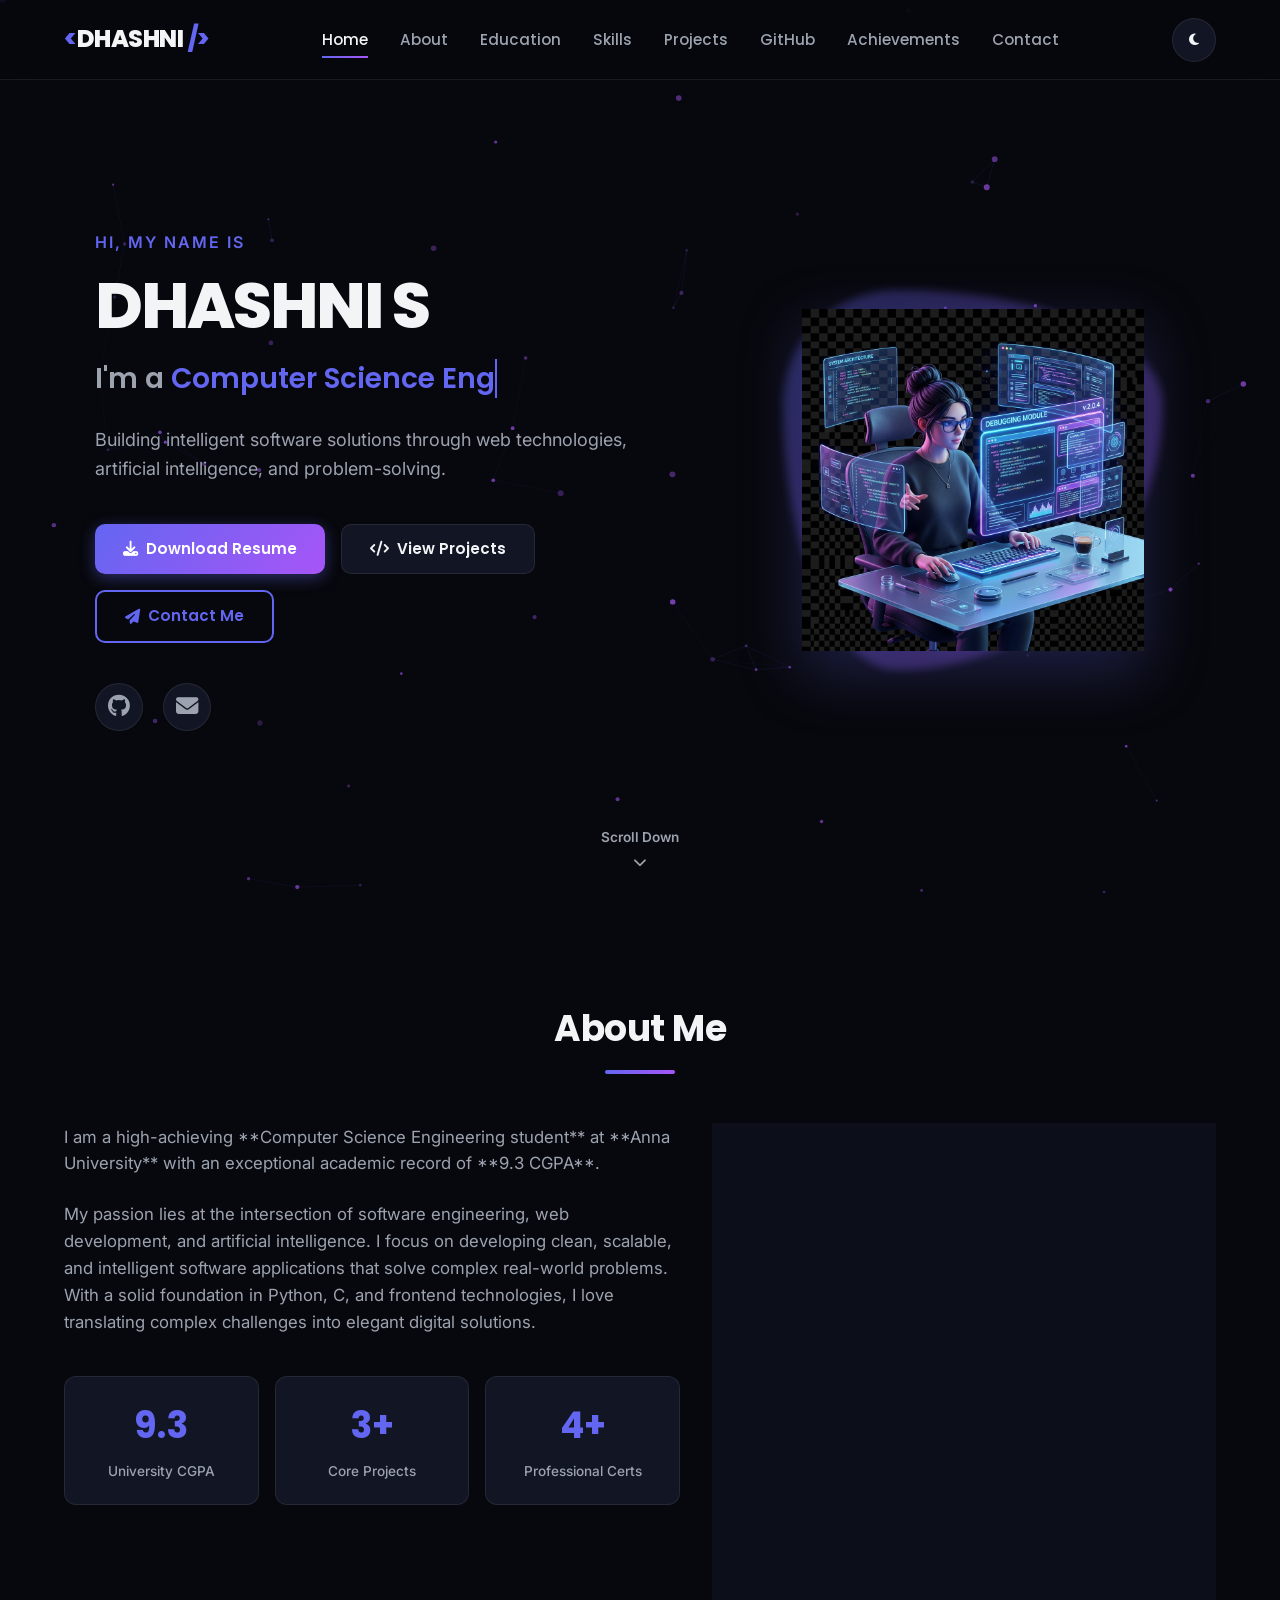
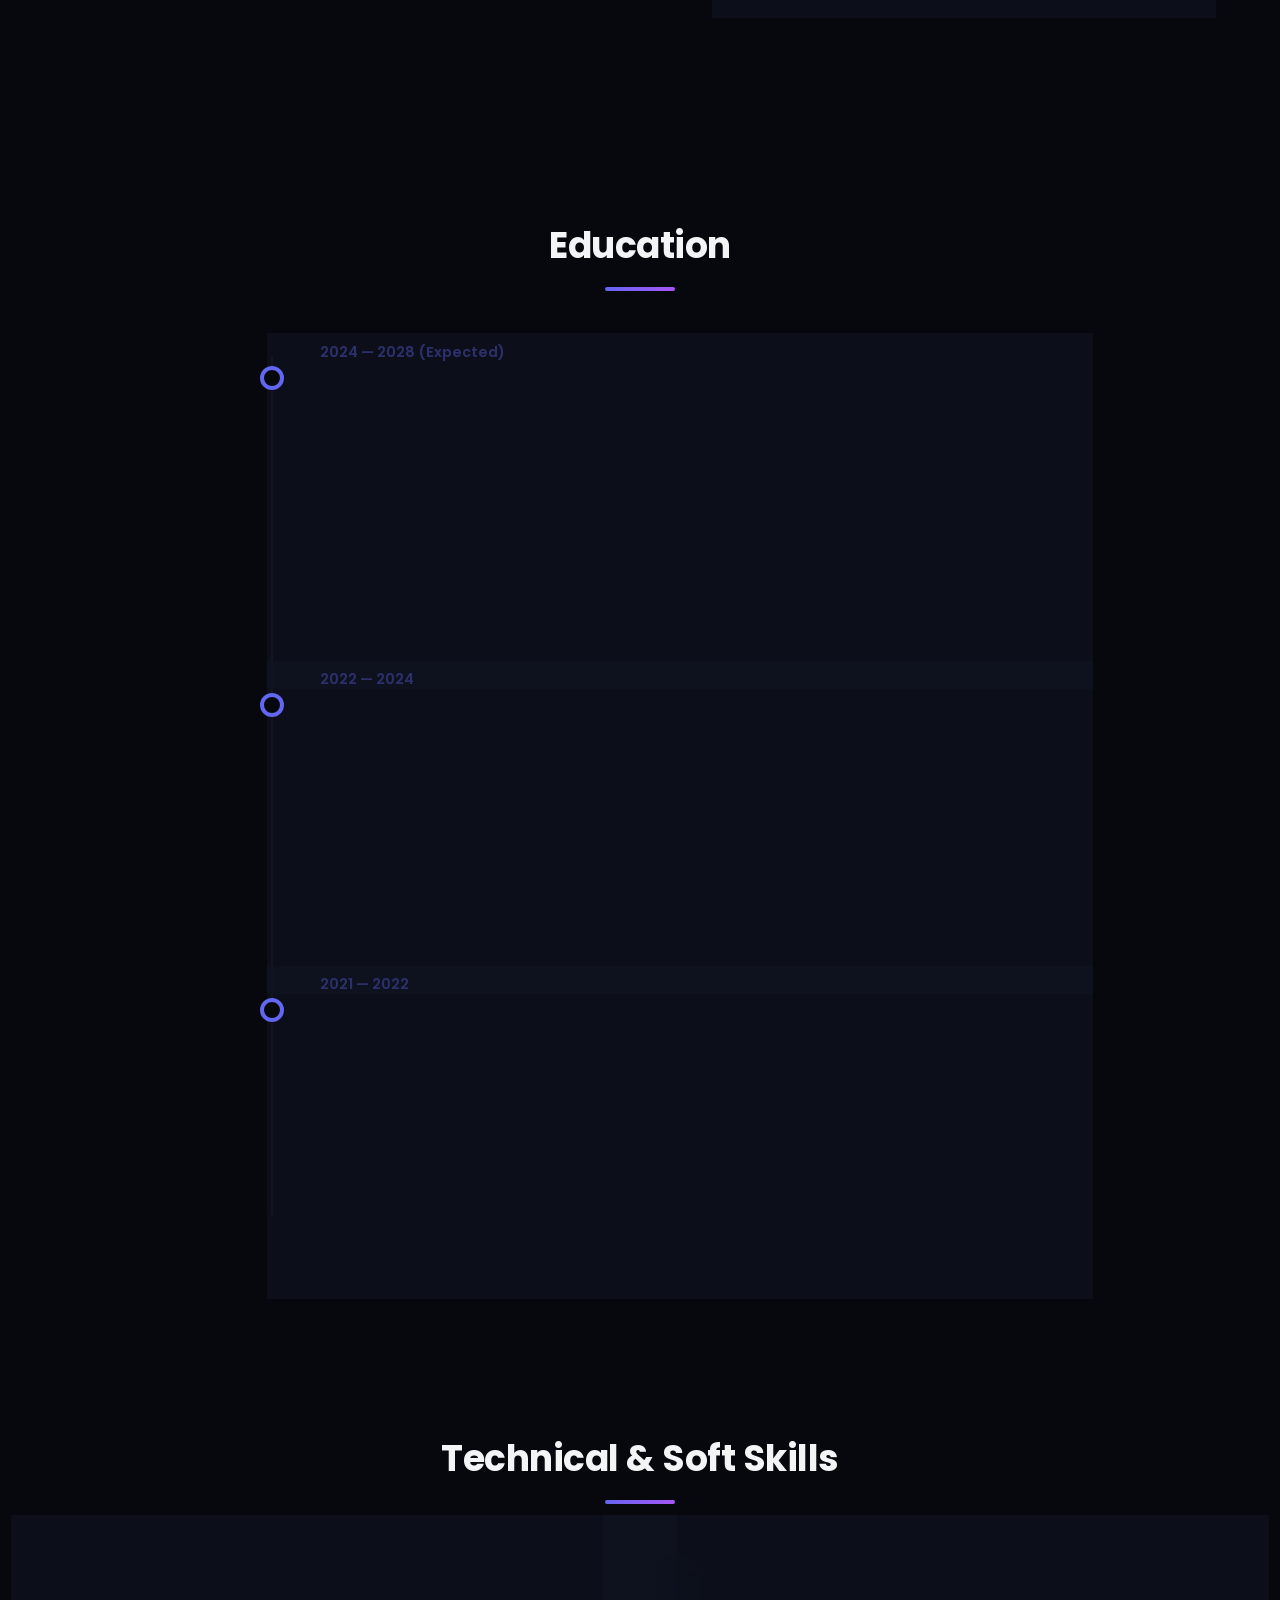
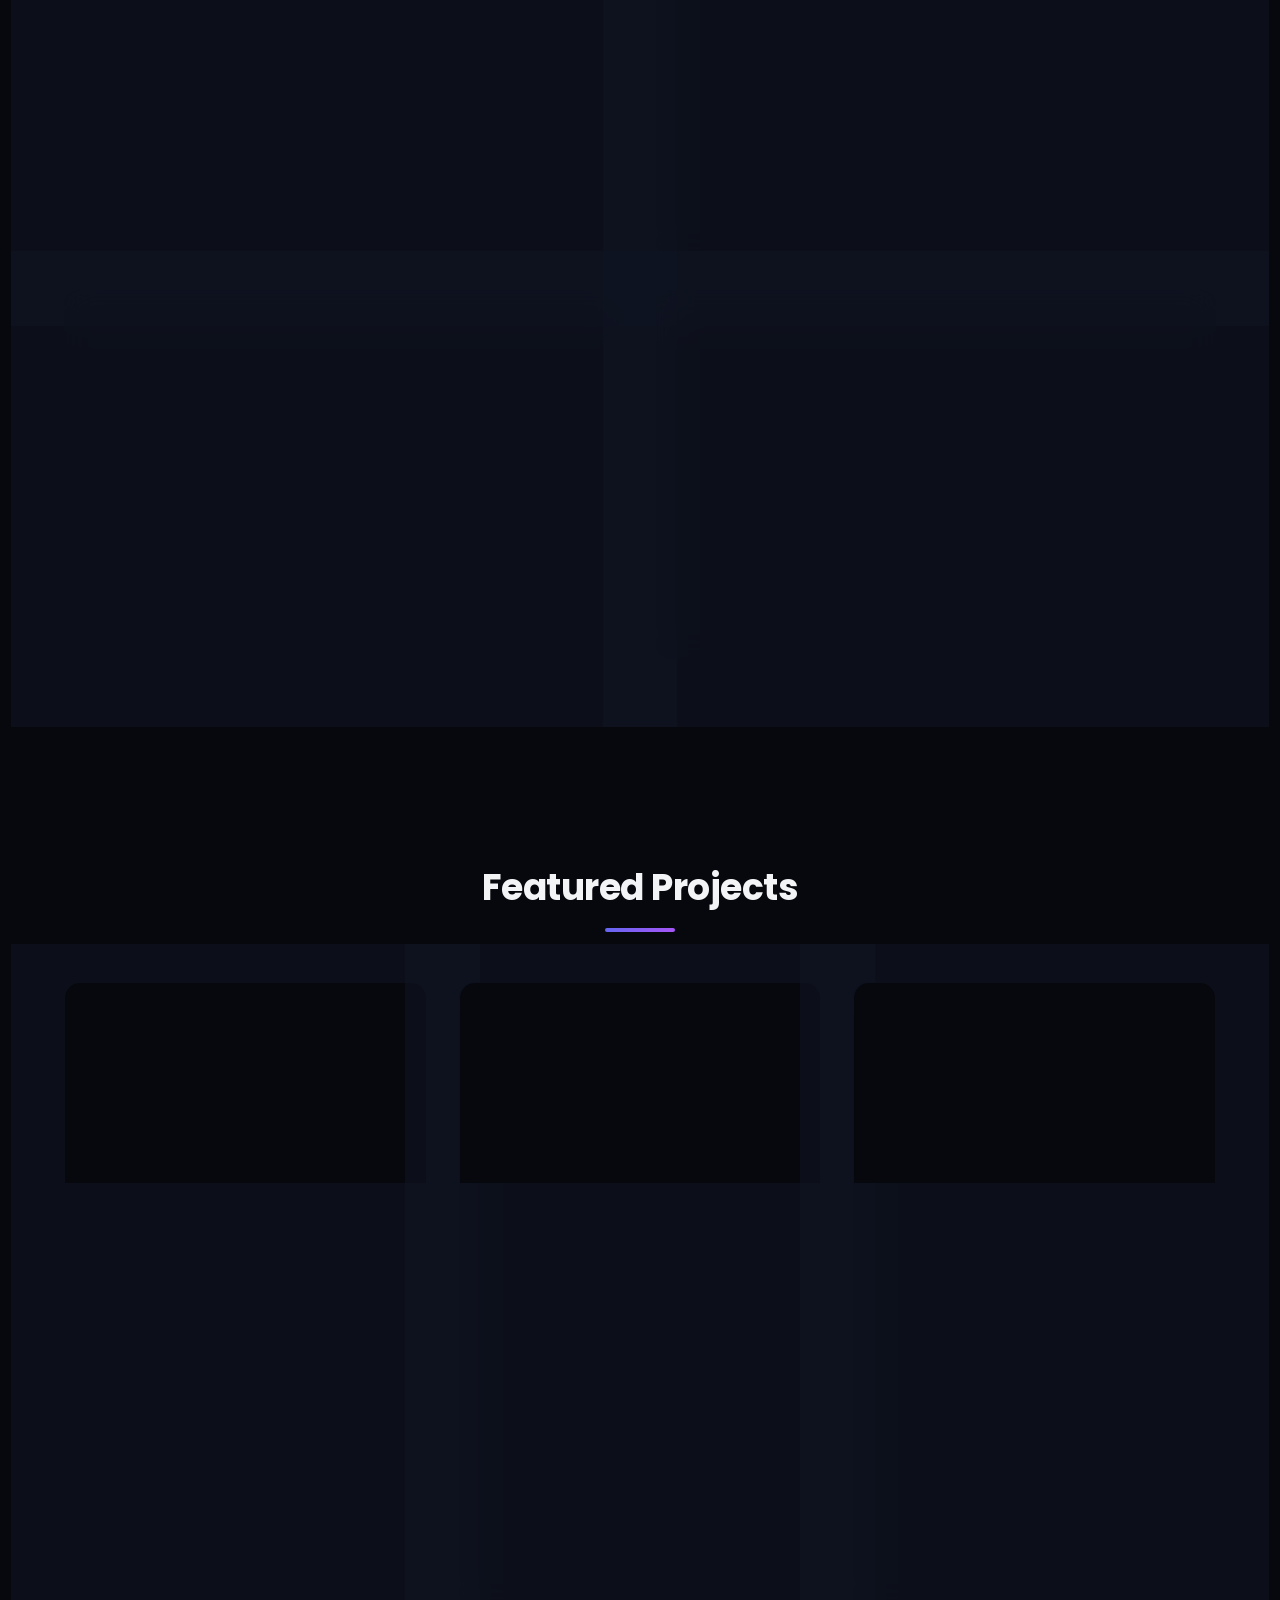
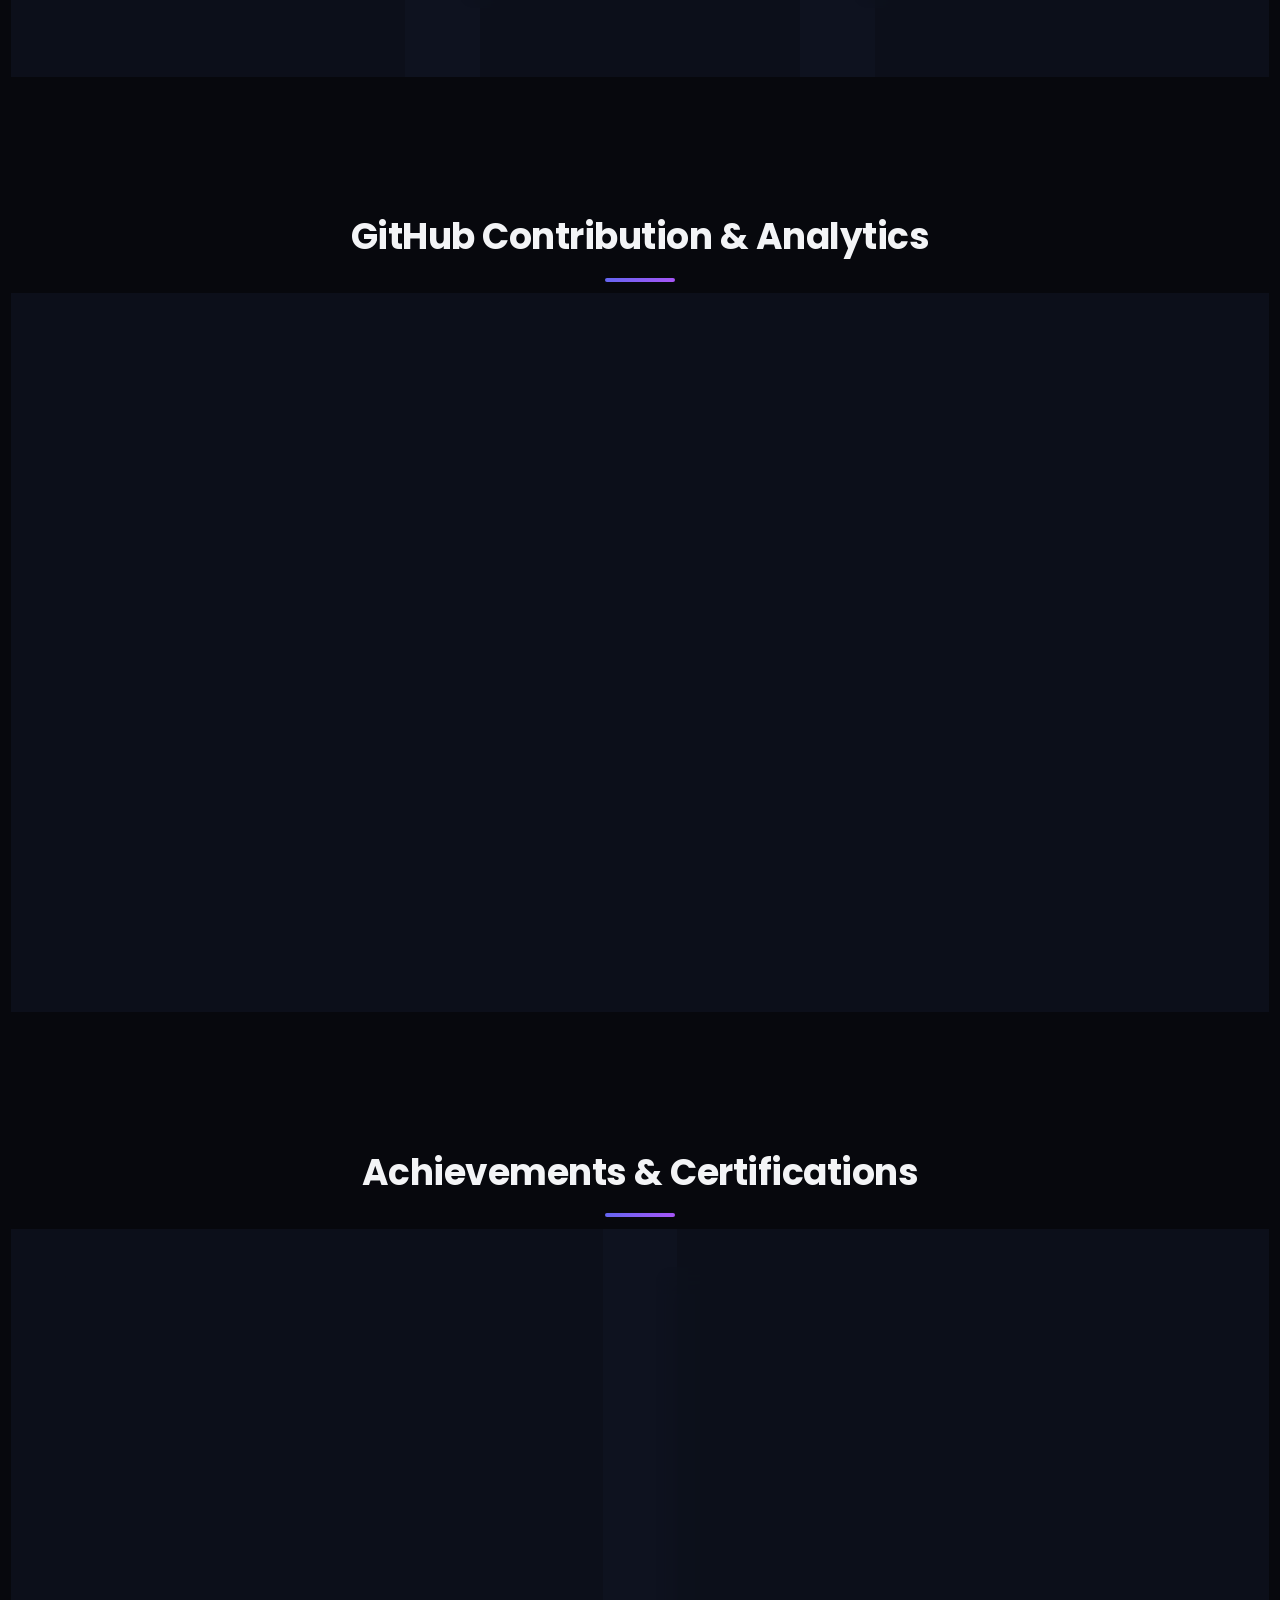
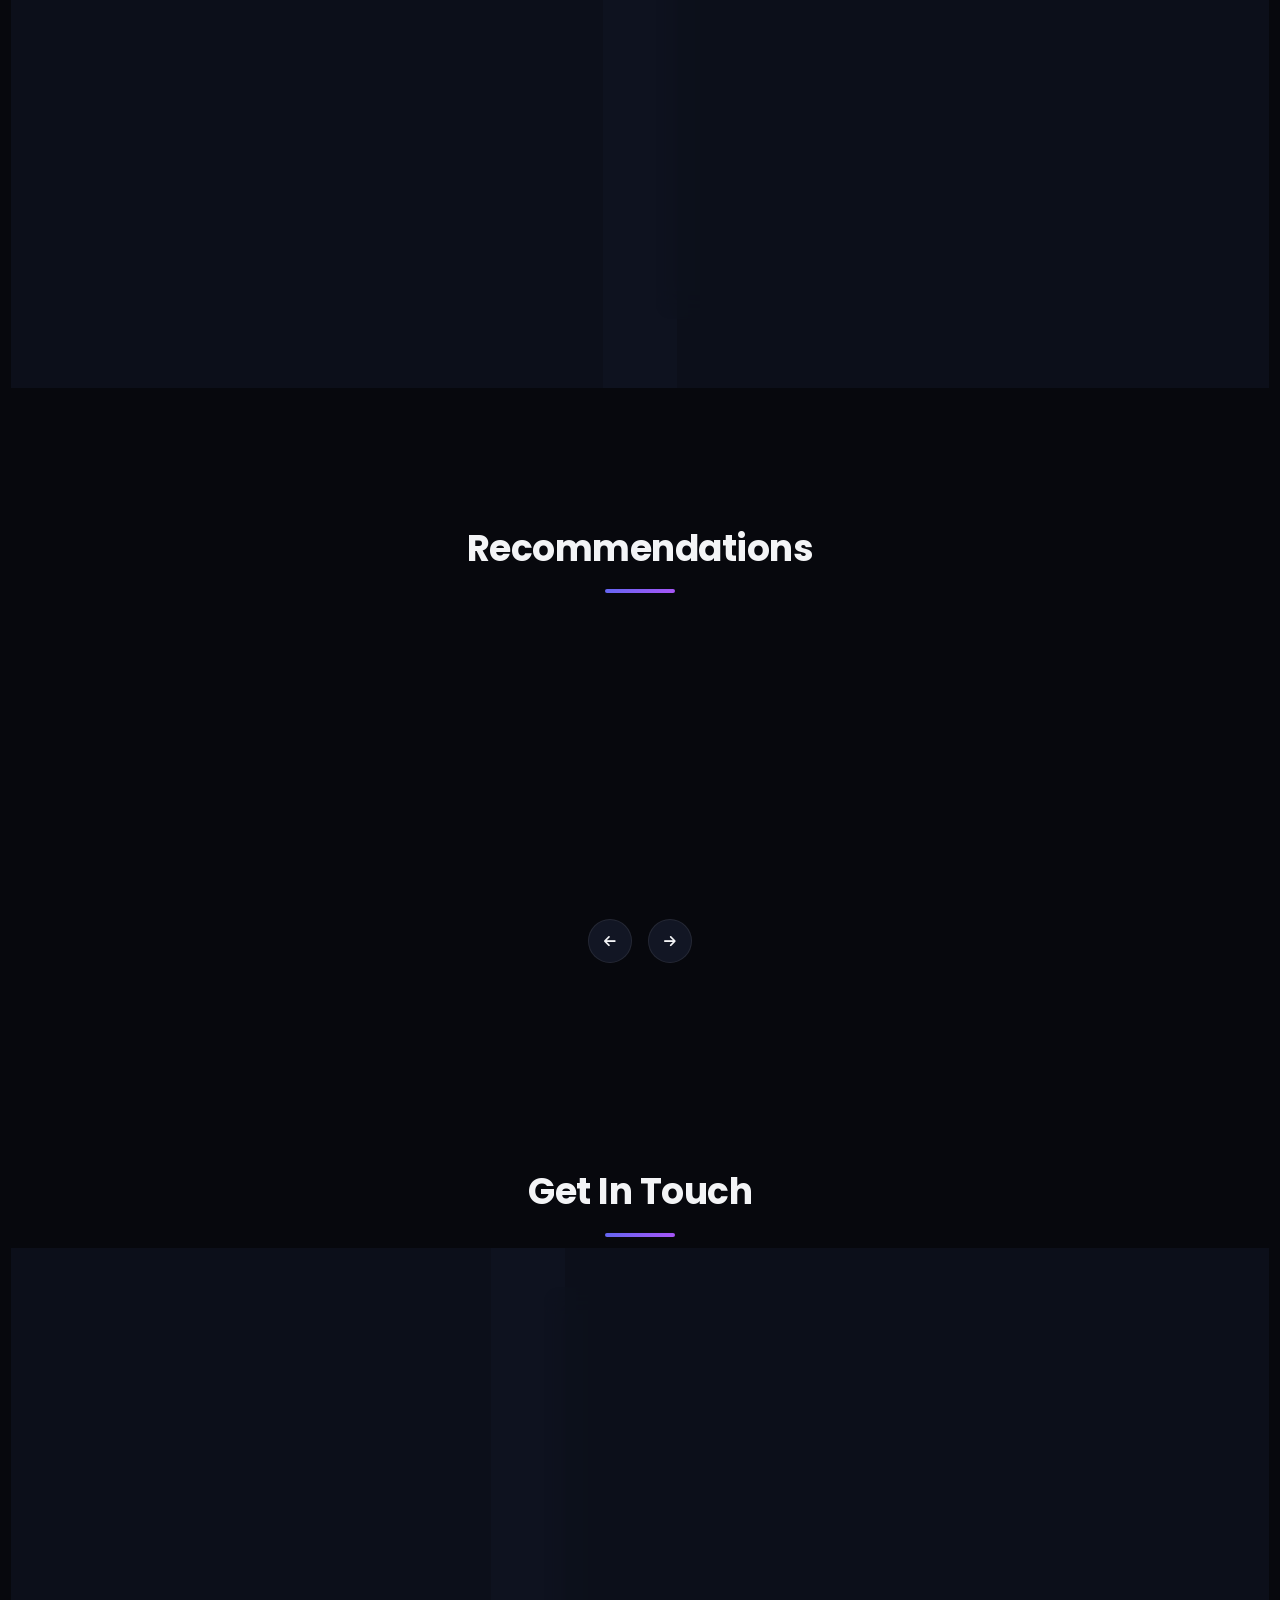
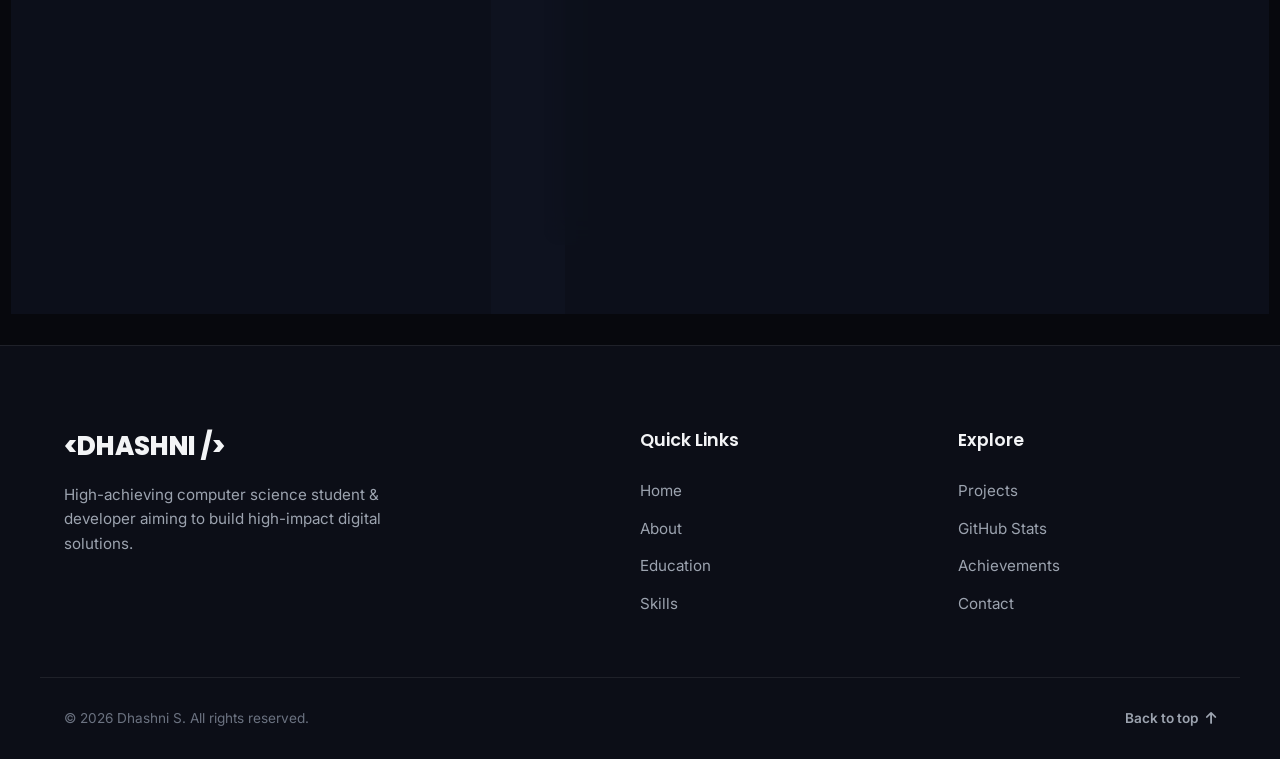
==== commit dabeb23f: "Add contact form email sender" ====
--- a/Portfolio/index.html
+++ b/Portfolio/index.html
@@ -763,10 +763,12 @@
                           class="contact-form"
                           name="contact"
                           method="POST"
-                          data-netlify="true"
+                          action="https://formsubmit.co/ajax/dhashnisanthamoorthi@gmail.com"
                           novalidate
                         >
-                        <input type="hidden" name="form-name" value="contact">
+                        <input type="hidden" name="_subject" value="New portfolio contact message">
+                        <input type="hidden" name="_captcha" value="false">
+                        <input type="text" name="_honey" tabindex="-1" autocomplete="off" class="honeypot-field" aria-hidden="true">
                             <div class="form-group grid-2">
                                 <div class="input-wrapper">
                                     <label for="name">Your Name <span class="form-required">*</span></label>
--- a/Portfolio/style.css
+++ b/Portfolio/style.css
@@ -1547,6 +1547,10 @@
     display: flex;
     flex-direction: column;
     gap: 20px;
+}
+
+.honeypot-field {
+    display: none;
 }
 
 .input-wrapper {
